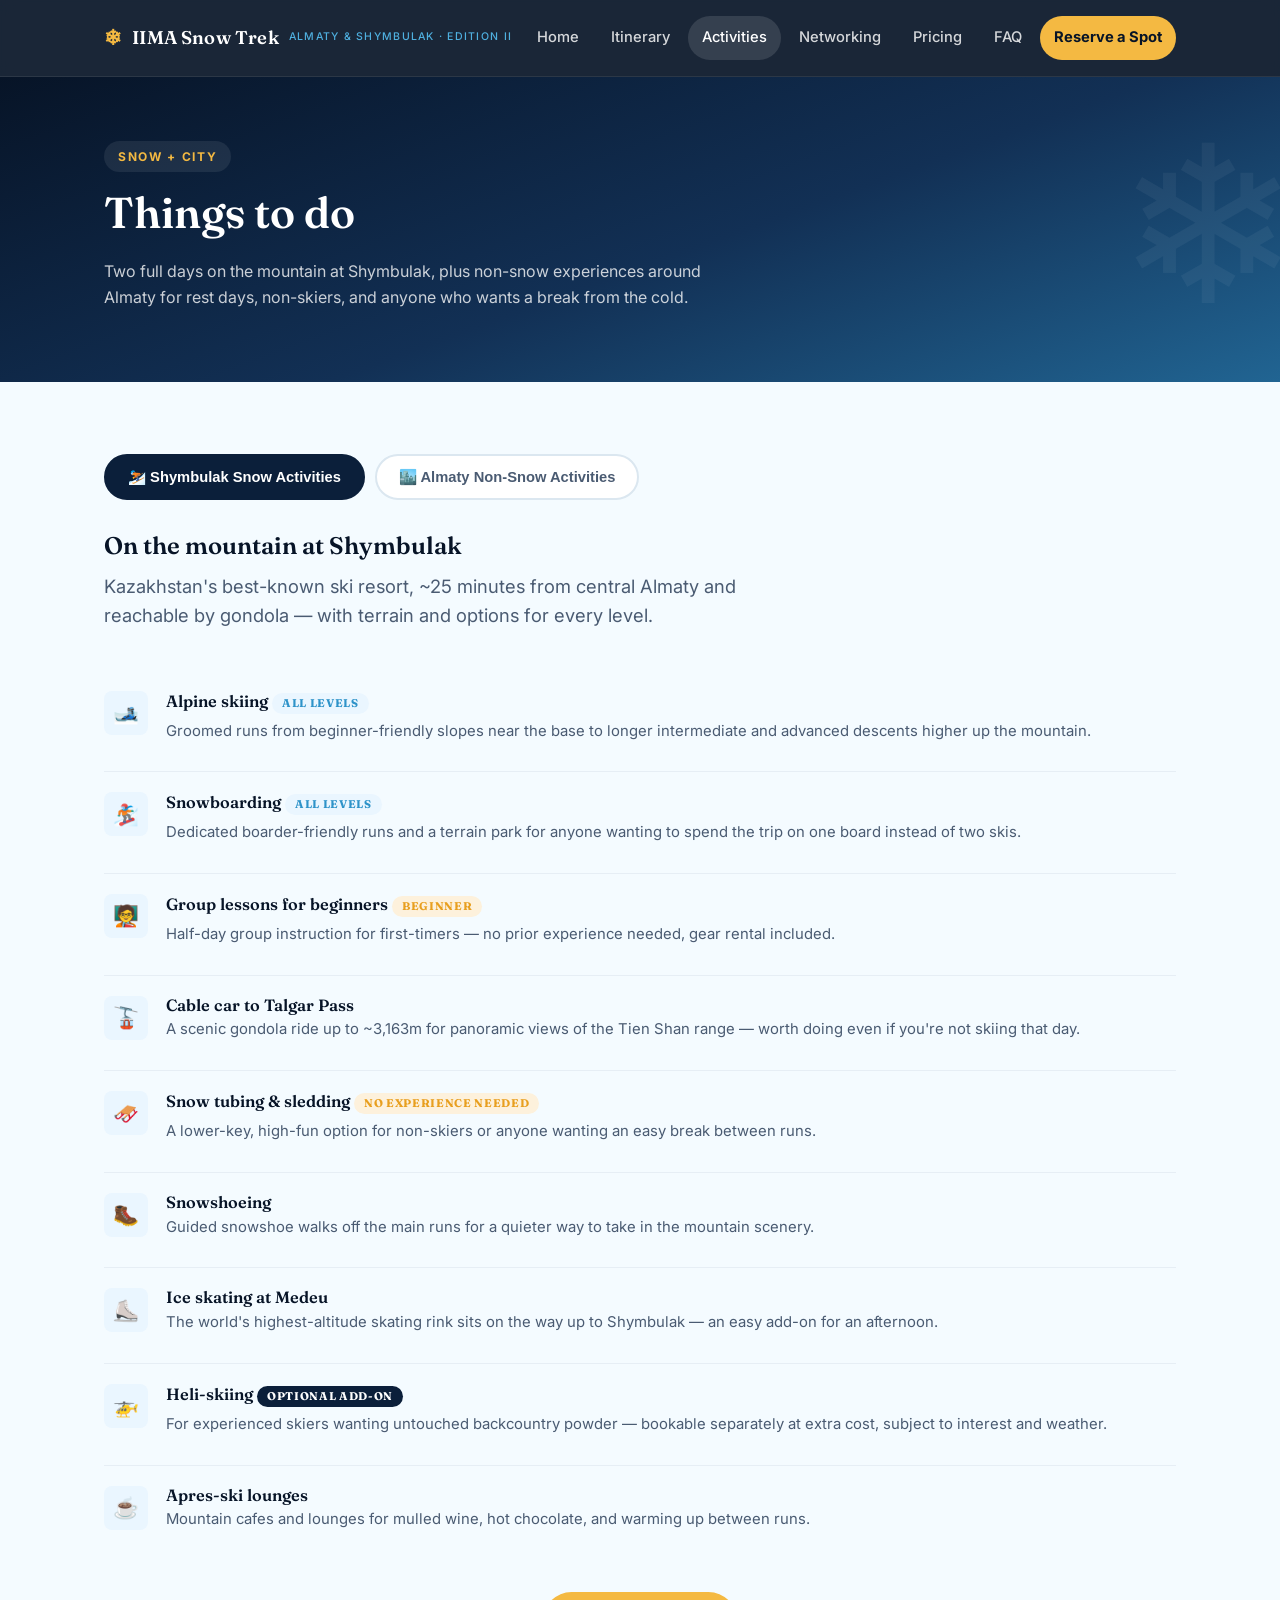
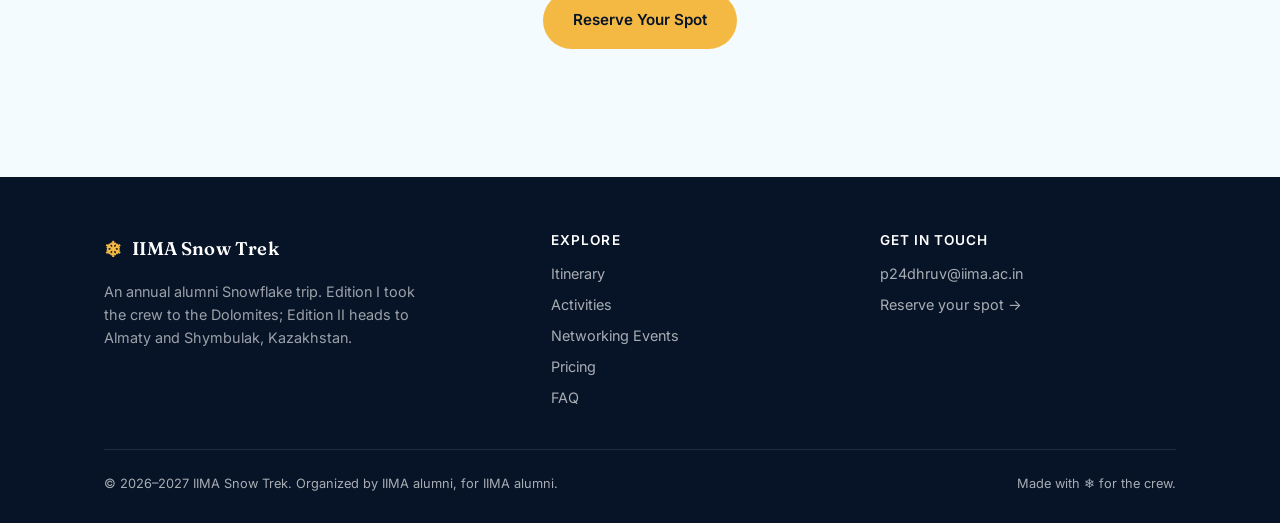
==== activities.html @ 92e1f88b "Set real organizer contact email Replace the organizer@example.com placeholder with p24dhruv@iima.ac" ====
<!doctype html>
<html lang="en">
<head>
<meta charset="UTF-8">
<meta name="viewport" content="width=device-width, initial-scale=1.0">
<title>Activities — IIMA Snow Trek 2027</title>
<meta name="description" content="Snow activities at Shymbulak and non-snow experiences in Almaty for the IIMA Snow Trek 2027.">
<link rel="preconnect" href="https://fonts.googleapis.com">
<link rel="preconnect" href="https://fonts.gstatic.com" crossorigin>
<link href="https://fonts.googleapis.com/css2?family=Fraunces:wght@500;600;700&family=Inter:wght@400;500;600;700&display=swap" rel="stylesheet">
<link rel="stylesheet" href="css/style.css">
<link rel="icon" href="data:image/svg+xml,%3Csvg xmlns='http://www.w3.org/2000/svg' viewBox='0 0 100 100'%3E%3Ctext y='.9em' font-size='90'%3E%E2%9D%84%EF%B8%8F%3C/text%3E%3C/svg%3E">
</head>
<body>

<header class="site-header">
  <nav class="nav">
    <a href="index.html" class="brand"><span class="flake">❄</span> IIMA Snow Trek<span class="brand-sub">Almaty &amp; Shymbulak · Edition II</span></a>
    <button class="nav-toggle" aria-label="Toggle menu">☰</button>
    <ul class="nav-links">
      <li><a href="index.html">Home</a></li>
      <li><a href="itinerary.html">Itinerary</a></li>
      <li><a href="activities.html">Activities</a></li>
      <li><a href="events.html">Networking</a></li>
      <li><a href="pricing.html">Pricing</a></li>
      <li><a href="faq.html">FAQ</a></li>
      <li><a href="register.html" class="nav-cta">Reserve a Spot</a></li>
    </ul>
  </nav>
</header>

<section class="page-hero">
  <div class="wrap">
    <span class="eyebrow on-dark">Snow + City</span>
    <h1>Things to do</h1>
    <p>Two full days on the mountain at Shymbulak, plus non-snow experiences around Almaty for rest days, non-skiers, and anyone who wants a break from the cold.</p>
  </div>
</section>

<section>
  <div class="wrap">
    <div class="tabs">
      <button class="tab-btn active" data-tab="snow-tab">⛷️ Shymbulak Snow Activities</button>
      <button class="tab-btn" data-tab="city-tab">🏙️ Almaty Non-Snow Activities</button>
    </div>

    <div id="snow-tab" class="tab-panel active">
      <div class="section-head">
        <h2>On the mountain at Shymbulak</h2>
        <p class="lede">Kazakhstan's best-known ski resort, ~25 minutes from central Almaty and reachable by gondola — with terrain and options for every level.</p>
      </div>

      <div class="activity-row">
        <div class="icon">🎿</div>
        <div><h4>Alpine skiing <span class="tag">All levels</span></h4><p>Groomed runs from beginner-friendly slopes near the base to longer intermediate and advanced descents higher up the mountain.</p></div>
      </div>
      <div class="activity-row">
        <div class="icon">🏂</div>
        <div><h4>Snowboarding <span class="tag">All levels</span></h4><p>Dedicated boarder-friendly runs and a terrain park for anyone wanting to spend the trip on one board instead of two skis.</p></div>
      </div>
      <div class="activity-row">
        <div class="icon">🧑‍🏫</div>
        <div><h4>Group lessons for beginners <span class="tag gold">Beginner</span></h4><p>Half-day group instruction for first-timers — no prior experience needed, gear rental included.</p></div>
      </div>
      <div class="activity-row">
        <div class="icon">🚡</div>
        <div><h4>Cable car to Talgar Pass</h4><p>A scenic gondola ride up to ~3,163m for panoramic views of the Tien Shan range — worth doing even if you're not skiing that day.</p></div>
      </div>
      <div class="activity-row">
        <div class="icon">🛷</div>
        <div><h4>Snow tubing &amp; sledding <span class="tag gold">No experience needed</span></h4><p>A lower-key, high-fun option for non-skiers or anyone wanting an easy break between runs.</p></div>
      </div>
      <div class="activity-row">
        <div class="icon">🥾</div>
        <div><h4>Snowshoeing</h4><p>Guided snowshoe walks off the main runs for a quieter way to take in the mountain scenery.</p></div>
      </div>
      <div class="activity-row">
        <div class="icon">⛸️</div>
        <div><h4>Ice skating at Medeu</h4><p>The world's highest-altitude skating rink sits on the way up to Shymbulak — an easy add-on for an afternoon.</p></div>
      </div>
      <div class="activity-row">
        <div class="icon">🚁</div>
        <div><h4>Heli-skiing <span class="tag navy">Optional add-on</span></h4><p>For experienced skiers wanting untouched backcountry powder — bookable separately at extra cost, subject to interest and weather.</p></div>
      </div>
      <div class="activity-row">
        <div class="icon">☕</div>
        <div><h4>Apres-ski lounges</h4><p>Mountain cafes and lounges for mulled wine, hot chocolate, and warming up between runs.</p></div>
      </div>
    </div>

    <div id="city-tab" class="tab-panel">
      <div class="section-head">
        <h2>Around Almaty</h2>
        <p class="lede">Kazakhstan's cultural capital — a green, walkable city with Soviet-era landmarks, markets, and mountain views from nearly every street.</p>
      </div>

      <div class="activity-row">
        <div class="icon">🚠</div>
        <div><h4>Kok Tobe Hill</h4><p>Cable car up to Almaty's signature viewpoint, with a small amusement park and panoramic views over the whole city.</p></div>
      </div>
      <div class="activity-row">
        <div class="icon">⛪</div>
        <div><h4>Zenkov Cathedral &amp; Panfilov Park</h4><p>One of the world's tallest wooden buildings, built without nails, set inside a leafy central park.</p></div>
      </div>
      <div class="activity-row">
        <div class="icon">🛍️</div>
        <div><h4>Green Bazaar</h4><p>Almaty's largest indoor market — local produce, dried fruit, spices, and street food in one place.</p></div>
      </div>
      <div class="activity-row">
        <div class="icon">🕌</div>
        <div><h4>Central Mosque &amp; Arbat (Zhibek Zholy)</h4><p>A short walk through the city's pedestrian shopping street, cafes, and street performers.</p></div>
      </div>
      <div class="activity-row">
        <div class="icon">🏞️</div>
        <div><h4>Big Almaty Lake</h4><p>A half-day excursion to a turquoise alpine lake in the mountains just outside the city — weather and road access permitting.</p></div>
      </div>
      <div class="activity-row">
        <div class="icon">🍲</div>
        <div><h4>Local food tour</h4><p>Beshbarmak, plov, and other Kazakh and Central Asian dishes, guided through a few local favorites.</p></div>
      </div>
      <div class="activity-row">
        <div class="icon">🧖</div>
        <div><h4>Banya (traditional bathhouse)</h4><p>An optional recovery session for tired legs after a day on the slopes.</p></div>
      </div>
      <div class="activity-row">
        <div class="icon">🖼️</div>
        <div><h4>Museums</h4><p>The Central State Museum and the Museum of Kazakh Musical Instruments for a dose of local history and culture.</p></div>
      </div>
      <div class="activity-row">
        <div class="icon">🛒</div>
        <div><h4>Shopping</h4><p>Dostyk Plaza and Mega Almaty for anyone looking to shop between activities.</p></div>
      </div>
    </div>

    <p class="center" style="margin-top:32px;"><a href="register.html" class="btn btn-primary">Reserve Your Spot</a></p>
  </div>
</section>

<footer class="site-footer">
  <div class="wrap">
    <div class="footer-grid">
      <div>
        <div class="brand" style="margin-bottom:14px;"><span class="flake">❄</span> IIMA Snow Trek</div>
        <p style="color:rgba(255,255,255,0.6); font-size:0.9rem; max-width:320px;">An annual alumni Snowflake trip. Edition I took the crew to the Dolomites; Edition II heads to Almaty and Shymbulak, Kazakhstan.</p>
      </div>
      <div>
        <h4>Explore</h4>
        <ul>
          <li><a href="itinerary.html">Itinerary</a></li>
          <li><a href="activities.html">Activities</a></li>
          <li><a href="events.html">Networking Events</a></li>
          <li><a href="pricing.html">Pricing</a></li>
          <li><a href="faq.html">FAQ</a></li>
        </ul>
      </div>
      <div>
        <h4>Get in touch</h4>
        <ul>
          <li><a href="mailto:p24dhruv@iima.ac.in">p24dhruv@iima.ac.in</a></li>
          <li><a href="register.html">Reserve your spot →</a></li>
        </ul>
      </div>
    </div>
    <div class="footer-bottom">
      <span>© 2026–2027 IIMA Snow Trek. Organized by IIMA alumni, for IIMA alumni.</span>
      <span>Made with ❄ for the crew.</span>
    </div>
  </div>
</footer>

<script src="js/main.js"></script>
</body>
</html>
---- css/style.css ----
/* ===================== IIMA Snow Trek — Shared Styles ===================== */

:root {
  --navy-950: #071427;
  --navy-900: #0b1f3a;
  --navy-800: #123055;
  --navy-700: #1a4272;
  --ice-100: #f4fbff;
  --ice-200: #eaf6ff;
  --ice-300: #d6ecfb;
  --sky-400: #4fb0e0;
  --sky-500: #2e93c9;
  --gold-400: #f4b942;
  --gold-500: #e89f1f;
  --slate-600: #4a5b72;
  --slate-500: #66788e;
  --white: #ffffff;
  --radius-lg: 18px;
  --radius-md: 12px;
  --radius-sm: 8px;
  --shadow-soft: 0 10px 30px rgba(11, 31, 58, 0.08);
  --shadow-card: 0 4px 18px rgba(11, 31, 58, 0.10);
  --max-width: 1120px;
}

* { box-sizing: border-box; }

html { scroll-behavior: smooth; }

body {
  margin: 0;
  font-family: 'Inter', -apple-system, BlinkMacSystemFont, 'Segoe UI', sans-serif;
  color: var(--navy-900);
  background: var(--ice-100);
  line-height: 1.6;
  -webkit-font-smoothing: antialiased;
}

h1, h2, h3, h4 {
  font-family: 'Fraunces', Georgia, 'Times New Roman', serif;
  font-weight: 600;
  line-height: 1.15;
  margin: 0 0 0.5em;
  color: var(--navy-950);
}

p { margin: 0 0 1em; color: var(--slate-600); }

a { color: inherit; text-decoration: none; }

img { max-width: 100%; display: block; }

.wrap {
  max-width: var(--max-width);
  margin: 0 auto;
  padding: 0 24px;
}

section { padding: 72px 0; }

.section-tight { padding: 40px 0; }

.eyebrow {
  display: inline-block;
  font-size: 0.75rem;
  font-weight: 700;
  letter-spacing: 0.14em;
  text-transform: uppercase;
  color: var(--sky-500);
  background: var(--ice-200);
  padding: 6px 14px;
  border-radius: 999px;
  margin-bottom: 16px;
}

.eyebrow.on-dark {
  color: var(--gold-400);
  background: rgba(255,255,255,0.08);
}

.lede {
  font-size: 1.15rem;
  color: var(--slate-600);
  max-width: 680px;
}

.center { text-align: center; margin-left: auto; margin-right: auto; }

/* ---------- Buttons ---------- */
.btn {
  display: inline-flex;
  align-items: center;
  gap: 8px;
  padding: 14px 28px;
  border-radius: 999px;
  font-weight: 600;
  font-size: 0.95rem;
  border: 2px solid transparent;
  cursor: pointer;
  transition: transform 0.15s ease, box-shadow 0.15s ease, background 0.15s ease, color 0.15s ease;
}

.btn-primary {
  background: var(--gold-400);
  color: var(--navy-950);
}
.btn-primary:hover { background: var(--gold-500); transform: translateY(-1px); box-shadow: 0 8px 20px rgba(232,159,31,0.35); }

.btn-outline {
  background: transparent;
  border-color: rgba(255,255,255,0.5);
  color: var(--white);
}
.btn-outline:hover { background: rgba(255,255,255,0.12); }

.btn-outline-dark {
  background: transparent;
  border-color: var(--navy-800);
  color: var(--navy-900);
}
.btn-outline-dark:hover { background: var(--navy-900); color: var(--white); }

.btn-block { width: 100%; justify-content: center; }

/* ---------- Header / Nav ---------- */
.site-header {
  position: sticky;
  top: 0;
  z-index: 100;
  background: rgba(7, 20, 39, 0.92);
  backdrop-filter: blur(8px);
  border-bottom: 1px solid rgba(255,255,255,0.08);
}

.nav {
  display: flex;
  align-items: center;
  justify-content: space-between;
  padding: 16px 24px;
  max-width: var(--max-width);
  margin: 0 auto;
}

.brand {
  display: flex;
  align-items: center;
  gap: 10px;
  color: var(--white);
  font-family: 'Fraunces', serif;
  font-weight: 600;
  font-size: 1.15rem;
  letter-spacing: 0.01em;
}

.brand .flake { font-size: 1.3rem; color: var(--gold-400); }
.brand .brand-sub {
  display: block;
  font-family: 'Inter', sans-serif;
  font-weight: 500;
  font-size: 0.66rem;
  letter-spacing: 0.12em;
  text-transform: uppercase;
  color: var(--sky-400);
}

.nav-links {
  display: flex;
  align-items: center;
  gap: 4px;
  list-style: none;
  margin: 0;
  padding: 0;
}

.nav-links a {
  display: block;
  padding: 10px 14px;
  border-radius: 999px;
  color: rgba(255,255,255,0.82);
  font-size: 0.92rem;
  font-weight: 500;
  transition: background 0.15s ease, color 0.15s ease;
}

.nav-links a:hover { background: rgba(255,255,255,0.08); color: var(--white); }
.nav-links a.active { background: rgba(255,255,255,0.12); color: var(--white); }

.nav-links a.nav-cta {
  background: var(--gold-400);
  color: var(--navy-950);
  font-weight: 700;
}
.nav-links a.nav-cta:hover { background: var(--gold-500); }

.nav-toggle {
  display: none;
  background: none;
  border: none;
  color: var(--white);
  font-size: 1.6rem;
  cursor: pointer;
  padding: 4px 8px;
}

@media (max-width: 860px) {
  .nav-toggle { display: block; }
  .nav-links {
    position: absolute;
    top: 100%;
    left: 0;
    right: 0;
    flex-direction: column;
    align-items: stretch;
    background: var(--navy-950);
    padding: 8px 16px 20px;
    gap: 2px;
    display: none;
    border-bottom: 1px solid rgba(255,255,255,0.08);
  }
  .nav-links.open { display: flex; }
  .nav-links a { padding: 12px 14px; }
  .nav-links a.nav-cta { margin-top: 8px; text-align: center; }
}

/* ---------- Hero (page banner, non-home) ---------- */
.page-hero {
  background: linear-gradient(160deg, var(--navy-950) 0%, var(--navy-800) 55%, var(--sky-500) 140%);
  color: var(--white);
  padding: 64px 0 56px;
  position: relative;
  overflow: hidden;
}

.page-hero::after {
  content: '❄';
  position: absolute;
  right: -20px;
  top: -30px;
  font-size: 220px;
  color: rgba(255,255,255,0.05);
}

.page-hero h1 { color: var(--white); font-size: clamp(1.9rem, 4vw, 2.7rem); }
.page-hero p { color: rgba(255,255,255,0.78); max-width: 640px; }

/* ---------- Home Hero ---------- */
.hero {
  position: relative;
  background:
    linear-gradient(160deg, rgba(7,20,39,0.92) 0%, rgba(11,31,58,0.85) 45%, rgba(46,147,201,0.75) 130%),
    url('data:image/svg+xml;utf8,<svg xmlns="http://www.w3.org/2000/svg" width="800" height="600" viewBox="0 0 800 600"><polygon points="0,600 150,320 300,480 420,220 600,450 800,250 800,600" fill="%23132a4d"/><polygon points="0,600 220,400 380,520 550,350 800,500 800,600" fill="%230b1f3a"/></svg>');
  background-size: cover;
  background-position: center bottom;
  color: var(--white);
  padding: 96px 0 110px;
  overflow: hidden;
}

.hero-inner {
  display: grid;
  grid-template-columns: 1.15fr 0.85fr;
  gap: 48px;
  align-items: center;
}

.hero h1 {
  color: var(--white);
  font-size: clamp(2.2rem, 5vw, 3.4rem);
  margin-bottom: 20px;
}

.hero h1 .accent { color: var(--gold-400); }

.hero .lede { color: rgba(255,255,255,0.82); font-size: 1.15rem; }

.hero-ctas { display: flex; gap: 14px; flex-wrap: wrap; margin-top: 28px; }

.hero-card {
  background: rgba(255,255,255,0.08);
  border: 1px solid rgba(255,255,255,0.16);
  border-radius: var(--radius-lg);
  padding: 26px;
  backdrop-filter: blur(6px);
}

.hero-card h3 { color: var(--white); font-size: 1rem; margin-bottom: 14px; letter-spacing: 0.02em; }

.hero-fact {
  display: flex;
  justify-content: space-between;
  align-items: baseline;
  padding: 10px 0;
  border-bottom: 1px solid rgba(255,255,255,0.12);
  color: rgba(255,255,255,0.85);
  font-size: 0.92rem;
}
.hero-fact:last-child { border-bottom: none; }
.hero-fact strong { color: var(--white); font-weight: 600; }

@media (max-width: 900px) {
  .hero-inner { grid-template-columns: 1fr; }
}

/* ---------- Quick facts strip ---------- */
.facts-strip {
  background: var(--white);
  border-bottom: 1px solid #e6eef5;
}
.facts-grid {
  display: grid;
  grid-template-columns: repeat(4, 1fr);
  gap: 24px;
  padding: 32px 0;
}
.fact-item { text-align: center; }
.fact-item .num { font-family: 'Fraunces', serif; font-size: 1.6rem; color: var(--navy-900); font-weight: 600; }
.fact-item .label { font-size: 0.8rem; color: var(--slate-500); text-transform: uppercase; letter-spacing: 0.08em; }

@media (max-width: 760px) {
  .facts-grid { grid-template-columns: repeat(2, 1fr); }
}

/* ---------- Grids & Cards ---------- */
.grid { display: grid; gap: 24px; }
.grid-2 { grid-template-columns: repeat(2, 1fr); }
.grid-3 { grid-template-columns: repeat(3, 1fr); }
.grid-4 { grid-template-columns: repeat(4, 1fr); }

@media (max-width: 860px) {
  .grid-3, .grid-4 { grid-template-columns: repeat(2, 1fr); }
}
@media (max-width: 560px) {
  .grid-2, .grid-3, .grid-4 { grid-template-columns: 1fr; }
}

.card {
  background: var(--white);
  border-radius: var(--radius-lg);
  padding: 28px;
  box-shadow: var(--shadow-card);
  border: 1px solid #eef3f8;
}

.card .icon {
  width: 48px; height: 48px;
  display: flex; align-items: center; justify-content: center;
  background: var(--ice-200);
  border-radius: var(--radius-sm);
  font-size: 1.4rem;
  margin-bottom: 16px;
}

.card h3 { font-size: 1.1rem; }
.card p { margin-bottom: 0; font-size: 0.95rem; }

.tag {
  display: inline-block;
  font-size: 0.7rem;
  font-weight: 700;
  text-transform: uppercase;
  letter-spacing: 0.06em;
  padding: 4px 10px;
  border-radius: 999px;
  background: var(--ice-200);
  color: var(--sky-500);
  margin: 2px 4px 2px 0;
}
.tag.gold { background: #fdf1dc; color: var(--gold-500); }
.tag.navy { background: var(--navy-900); color: var(--white); }

/* ---------- Section headers ---------- */
.section-head { max-width: 680px; margin-bottom: 40px; }
.section-head.center { margin-left: auto; margin-right: auto; text-align: center; }

/* ---------- Timeline (Itinerary) ---------- */
.timeline { position: relative; margin-top: 20px; }
.day-block {
  display: grid;
  grid-template-columns: 140px 1fr;
  gap: 32px;
  padding: 32px 0;
  border-bottom: 1px solid #e6eef5;
}
.day-block:last-child { border-bottom: none; }

.day-label {
  position: sticky;
  top: 90px;
  align-self: start;
}
.day-label .day-num { font-family: 'Fraunces', serif; font-size: 2.2rem; color: var(--sky-500); font-weight: 600; }
.day-label .day-name { font-size: 0.82rem; color: var(--slate-500); text-transform: uppercase; letter-spacing: 0.08em; }

.event-row {
  display: flex;
  gap: 16px;
  padding: 14px 0;
}
.event-row .time {
  min-width: 96px;
  font-weight: 600;
  color: var(--navy-800);
  font-size: 0.88rem;
  padding-top: 2px;
}
.event-row .dot {
  width: 10px; height: 10px; border-radius: 50%;
  background: var(--sky-400);
  margin-top: 6px;
  flex-shrink: 0;
}
.event-row.snow .dot { background: var(--sky-400); }
.event-row.city .dot { background: var(--gold-400); }
.event-row.network .dot { background: #e0679c; }
.event-row .content h4 { font-size: 1rem; margin-bottom: 4px; }
.event-row .content p { font-size: 0.92rem; margin-bottom: 6px; }

@media (max-width: 700px) {
  .day-block { grid-template-columns: 1fr; gap: 8px; }
  .day-label { position: static; display: flex; align-items: baseline; gap: 10px; }
}

/* ---------- Tabs (Activities page) ---------- */
.tabs {
  display: flex;
  gap: 10px;
  margin-bottom: 32px;
  flex-wrap: wrap;
}
.tab-btn {
  padding: 12px 22px;
  border-radius: 999px;
  border: 2px solid #dbe7f0;
  background: var(--white);
  font-weight: 600;
  font-size: 0.92rem;
  cursor: pointer;
  color: var(--slate-600);
  transition: all 0.15s ease;
}
.tab-btn.active {
  background: var(--navy-900);
  border-color: var(--navy-900);
  color: var(--white);
}
.tab-panel { display: none; }
.tab-panel.active { display: block; }

.activity-row {
  display: flex;
  gap: 18px;
  padding: 20px 0;
  border-bottom: 1px solid #e6eef5;
}
.activity-row:last-child { border-bottom: none; }
.activity-row .icon {
  width: 44px; height: 44px; flex-shrink: 0;
  border-radius: var(--radius-sm);
  background: var(--ice-200);
  display: flex; align-items: center; justify-content: center;
  font-size: 1.3rem;
}
.activity-row h4 { margin-bottom: 4px; font-size: 1.02rem; }
.activity-row p { margin-bottom: 8px; font-size: 0.93rem; }

/* ---------- Pricing ---------- */
.price-note {
  background: #fff7e8;
  border: 1px solid #f3ddac;
  color: #8a6413;
  padding: 16px 20px;
  border-radius: var(--radius-md);
  font-size: 0.92rem;
  margin-bottom: 40px;
}

.price-grid { display: grid; grid-template-columns: repeat(3, 1fr); gap: 24px; align-items: stretch; }
@media (max-width: 860px) { .price-grid { grid-template-columns: 1fr; } }

.price-card {
  background: var(--white);
  border-radius: var(--radius-lg);
  padding: 32px 28px;
  box-shadow: var(--shadow-card);
  border: 1px solid #eef3f8;
  display: flex;
  flex-direction: column;
}
.price-card.featured {
  border: 2px solid var(--gold-400);
  transform: translateY(-8px);
  box-shadow: 0 16px 40px rgba(232,159,31,0.18);
}
.price-card .badge {
  align-self: flex-start;
  background: var(--gold-400);
  color: var(--navy-950);
  font-size: 0.7rem;
  font-weight: 700;
  text-transform: uppercase;
  letter-spacing: 0.06em;
  padding: 4px 10px;
  border-radius: 999px;
  margin-bottom: 14px;
}
.price-card .amount { font-family: 'Fraunces', serif; font-size: 2.4rem; color: var(--navy-950); font-weight: 600; }
.price-card .amount span { font-size: 1rem; font-weight: 500; color: var(--slate-500); font-family: 'Inter', sans-serif; }
.price-card .per { color: var(--slate-500); font-size: 0.85rem; margin-bottom: 20px; }
.price-card ul { list-style: none; padding: 0; margin: 0 0 24px; flex-grow: 1; }
.price-card ul li { padding: 8px 0; font-size: 0.9rem; color: var(--slate-600); border-bottom: 1px dashed #e6eef5; }
.price-card ul li:last-child { border-bottom: none; }

.incl-excl { display: grid; grid-template-columns: 1fr 1fr; gap: 32px; margin-top: 48px; }
@media (max-width: 700px) { .incl-excl { grid-template-columns: 1fr; } }
.incl-excl .card ul { list-style: none; padding: 0; margin: 0; }
.incl-excl .card li { padding: 8px 0; font-size: 0.93rem; border-bottom: 1px solid #f0f4f8; }
.incl-excl .card li:last-child { border-bottom: none; }

/* ---------- Networking events ---------- */
.event-card {
  display: grid;
  grid-template-columns: 90px 1fr;
  gap: 22px;
  padding: 28px 0;
  border-bottom: 1px solid #e6eef5;
}
.event-card:last-child { border-bottom: none; }
.event-card .ev-day {
  text-align: center;
  background: var(--navy-900);
  color: var(--white);
  border-radius: var(--radius-md);
  padding: 12px 8px;
  height: fit-content;
}
.event-card .ev-day .n { font-family: 'Fraunces', serif; font-size: 1.5rem; font-weight: 600; }
.event-card .ev-day .l { font-size: 0.65rem; text-transform: uppercase; letter-spacing: 0.06em; opacity: 0.75; }

/* ---------- FAQ Accordion ---------- */
.accordion-item {
  border-bottom: 1px solid #e6eef5;
}
.accordion-q {
  width: 100%;
  text-align: left;
  background: none;
  border: none;
  padding: 22px 0;
  font-size: 1.02rem;
  font-weight: 600;
  color: var(--navy-950);
  font-family: 'Fraunces', serif;
  cursor: pointer;
  display: flex;
  justify-content: space-between;
  align-items: center;
  gap: 16px;
}
.accordion-q .plus { font-size: 1.4rem; color: var(--sky-500); transition: transform 0.2s ease; flex-shrink: 0; }
.accordion-item.open .accordion-q .plus { transform: rotate(45deg); }
.accordion-a {
  max-height: 0;
  overflow: hidden;
  transition: max-height 0.25s ease;
}
.accordion-item.open .accordion-a { max-height: 400px; }
.accordion-a-inner { padding-bottom: 22px; font-size: 0.95rem; color: var(--slate-600); }

/* ---------- Form ---------- */
.form-wrap {
  background: var(--white);
  border-radius: var(--radius-lg);
  box-shadow: var(--shadow-card);
  padding: 40px;
  border: 1px solid #eef3f8;
}
@media (max-width: 600px) { .form-wrap { padding: 26px 20px; } }

.form-row { margin-bottom: 20px; }
.form-row label {
  display: block;
  font-size: 0.85rem;
  font-weight: 600;
  color: var(--navy-800);
  margin-bottom: 6px;
}
.form-row .hint { font-size: 0.78rem; color: var(--slate-500); margin-top: 4px; }
.form-row input,
.form-row select,
.form-row textarea {
  width: 100%;
  padding: 12px 14px;
  border-radius: var(--radius-sm);
  border: 1.5px solid #dbe7f0;
  font-family: inherit;
  font-size: 0.95rem;
  color: var(--navy-900);
  background: var(--ice-100);
}
.form-row input:focus,
.form-row select:focus,
.form-row textarea:focus {
  outline: none;
  border-color: var(--sky-400);
  background: var(--white);
}
.form-grid-2 { display: grid; grid-template-columns: 1fr 1fr; gap: 20px; }
@media (max-width: 600px) { .form-grid-2 { grid-template-columns: 1fr; } }

.radio-group { display: flex; flex-wrap: wrap; gap: 10px; }
.radio-pill {
  border: 1.5px solid #dbe7f0;
  border-radius: 999px;
  padding: 9px 16px;
  font-size: 0.88rem;
  cursor: pointer;
  color: var(--slate-600);
}
.radio-pill input { position: absolute; opacity: 0; width: 0; height: 0; }
.radio-pill:has(input:checked) {
  background: var(--navy-900);
  border-color: var(--navy-900);
  color: var(--white);
}

.form-success {
  display: none;
  text-align: center;
  padding: 40px 20px;
}
.form-success .flake-big { font-size: 2.6rem; color: var(--gold-400); margin-bottom: 12px; }

/* ---------- Callout / CTA band ---------- */
.cta-band {
  background: linear-gradient(135deg, var(--navy-950), var(--navy-800));
  color: var(--white);
  text-align: center;
  border-radius: var(--radius-lg);
  padding: 56px 32px;
}
.cta-band h2 { color: var(--white); }
.cta-band p { color: rgba(255,255,255,0.78); max-width: 560px; margin-left: auto; margin-right: auto; }
.cta-band .hero-ctas { justify-content: center; }

/* ---------- Testimonials ---------- */
.quote-card {
  background: var(--white);
  border-radius: var(--radius-lg);
  padding: 28px;
  box-shadow: var(--shadow-card);
  border: 1px solid #eef3f8;
}
.quote-card .mark { font-family: 'Fraunces', serif; font-size: 2.4rem; color: var(--gold-400); line-height: 0.5; display: block; margin-bottom: 10px; }
.quote-card footer { margin-top: 14px; font-size: 0.85rem; font-weight: 600; color: var(--navy-800); }
.quote-card footer span { display: block; font-weight: 400; color: var(--slate-500); font-size: 0.8rem; }

/* ---------- Footer ---------- */
.site-footer {
  background: var(--navy-950);
  color: rgba(255,255,255,0.65);
  padding: 56px 0 28px;
  margin-top: 40px;
}
.footer-grid {
  display: grid;
  grid-template-columns: 1.4fr 1fr 1fr;
  gap: 32px;
  padding-bottom: 32px;
  border-bottom: 1px solid rgba(255,255,255,0.1);
}
@media (max-width: 700px) { .footer-grid { grid-template-columns: 1fr; } }
.site-footer h4 { color: var(--white); font-size: 0.85rem; text-transform: uppercase; letter-spacing: 0.08em; font-family: 'Inter', sans-serif; margin-bottom: 14px; }
.site-footer ul { list-style: none; margin: 0; padding: 0; }
.site-footer li { margin-bottom: 8px; font-size: 0.9rem; }
.site-footer a:hover { color: var(--white); }
.footer-bottom {
  display: flex;
  justify-content: space-between;
  align-items: center;
  flex-wrap: wrap;
  gap: 10px;
  padding-top: 24px;
  font-size: 0.8rem;
}

.badge-strip { display: flex; flex-wrap: wrap; gap: 10px; margin-top: 18px; }

.notice-banner {
  background: #eaf6ff;
  border: 1px dashed #9ecbe6;
  color: var(--navy-800);
  border-radius: var(--radius-md);
  padding: 14px 18px;
  font-size: 0.85rem;
  margin-bottom: 32px;
}
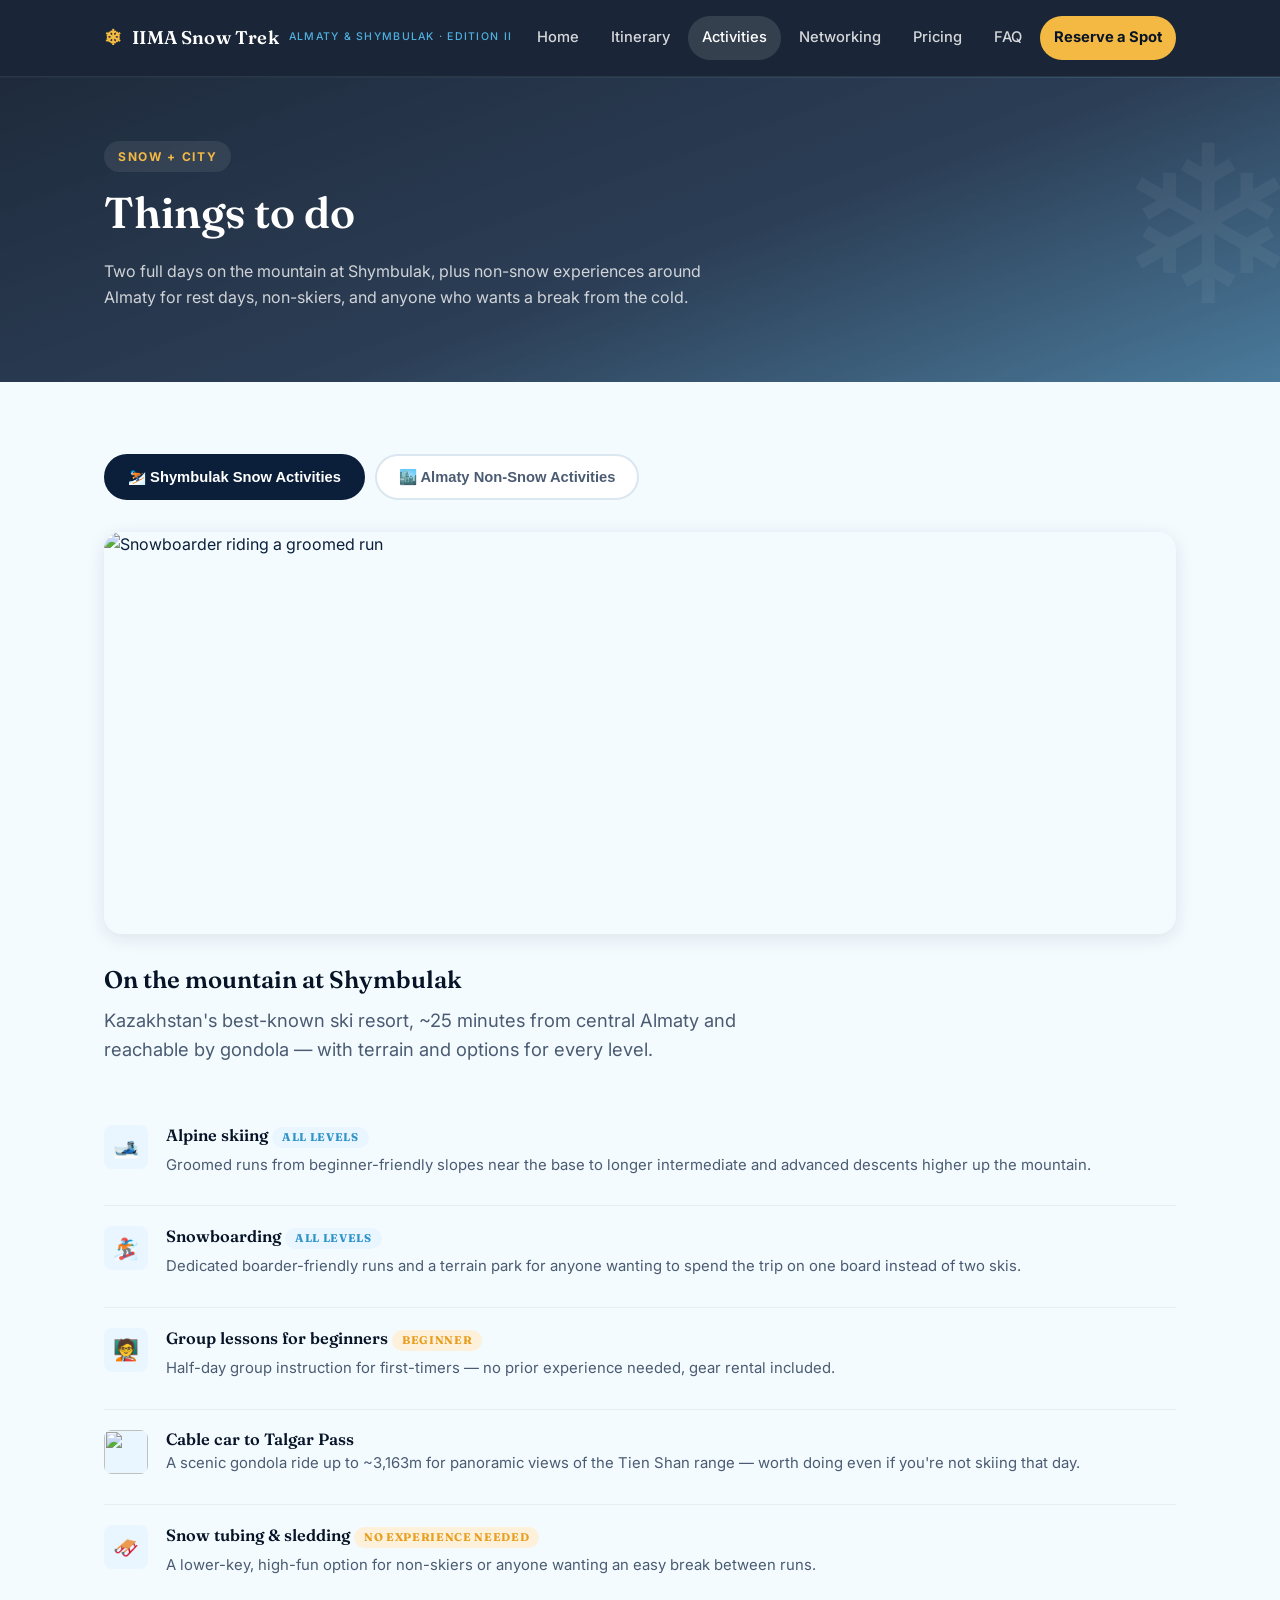
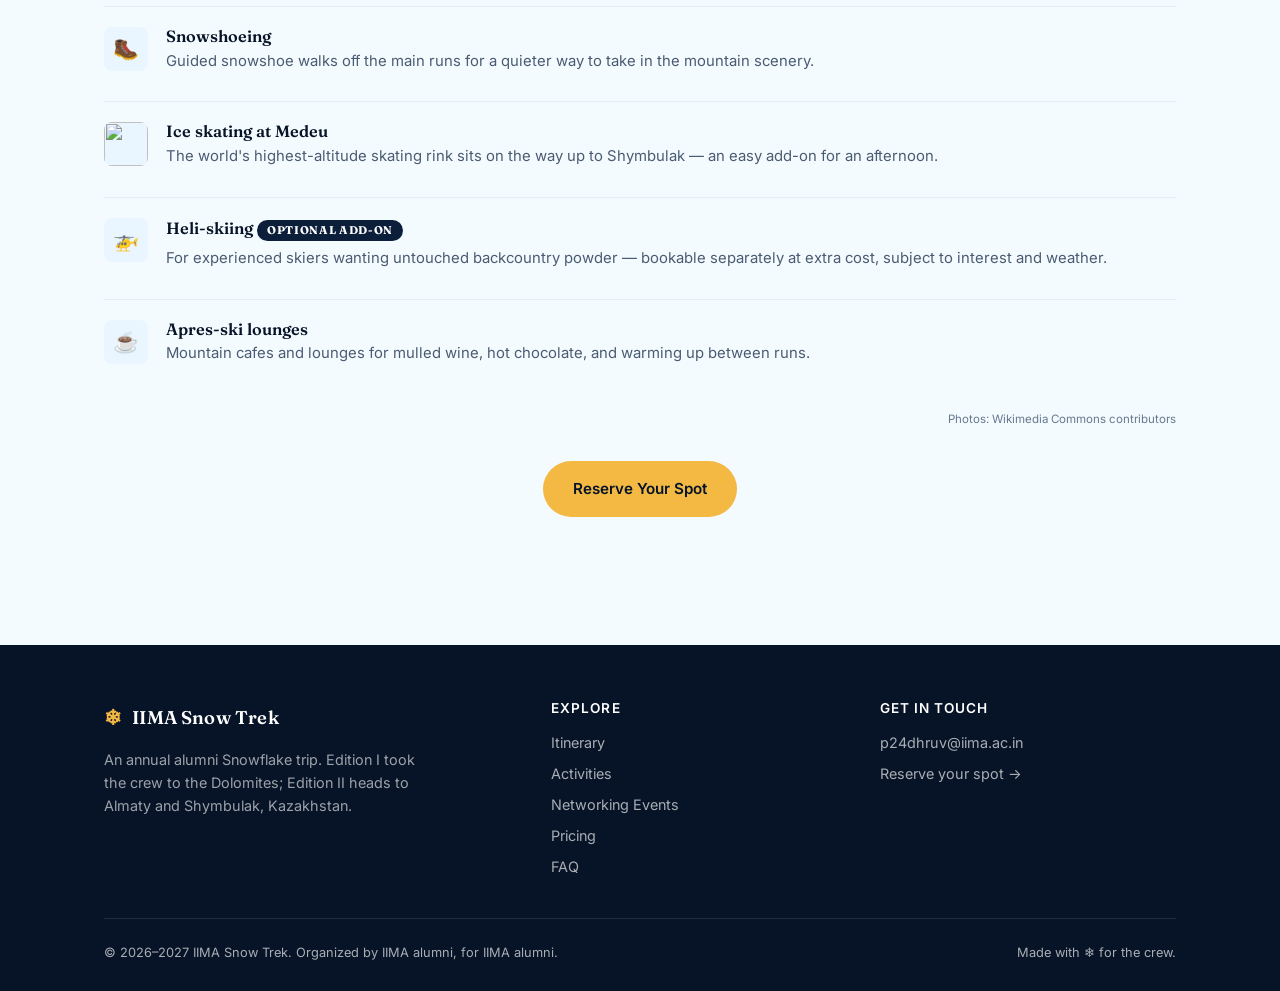
==== commit ec6840cc: "Replace placeholder graphics with real destination photos Add real photos of Shymbulak, Almaty, Zenk" ====
--- a/activities.html
+++ b/activities.html
@@ -45,6 +45,9 @@
     </div>
 
     <div id="snow-tab" class="tab-panel active">
+      <div class="banner-photo">
+        <img src="https://commons.wikimedia.org/wiki/Special:FilePath/Snowboarding.jpg" alt="Snowboarder riding a groomed run" loading="lazy">
+      </div>
       <div class="section-head">
         <h2>On the mountain at Shymbulak</h2>
         <p class="lede">Kazakhstan's best-known ski resort, ~25 minutes from central Almaty and reachable by gondola — with terrain and options for every level.</p>
@@ -63,7 +66,7 @@
         <div><h4>Group lessons for beginners <span class="tag gold">Beginner</span></h4><p>Half-day group instruction for first-timers — no prior experience needed, gear rental included.</p></div>
       </div>
       <div class="activity-row">
-        <div class="icon">🚡</div>
+        <div class="icon"><img src="https://commons.wikimedia.org/wiki/Special:FilePath/Shymbulak_Alatau_mountains_in_Almaty.jpg" alt="" loading="lazy"></div>
         <div><h4>Cable car to Talgar Pass</h4><p>A scenic gondola ride up to ~3,163m for panoramic views of the Tien Shan range — worth doing even if you're not skiing that day.</p></div>
       </div>
       <div class="activity-row">
@@ -75,7 +78,7 @@
         <div><h4>Snowshoeing</h4><p>Guided snowshoe walks off the main runs for a quieter way to take in the mountain scenery.</p></div>
       </div>
       <div class="activity-row">
-        <div class="icon">⛸️</div>
+        <div class="icon"><img src="https://commons.wikimedia.org/wiki/Special:FilePath/Medeu_Skating_Rink_in_Almaty_Kazakhstan.jpg" alt="" loading="lazy"></div>
         <div><h4>Ice skating at Medeu</h4><p>The world's highest-altitude skating rink sits on the way up to Shymbulak — an easy add-on for an afternoon.</p></div>
       </div>
       <div class="activity-row">
@@ -89,21 +92,24 @@
     </div>
 
     <div id="city-tab" class="tab-panel">
+      <div class="banner-photo">
+        <img src="https://commons.wikimedia.org/wiki/Special:FilePath/Almaty_Skyline.jpg" alt="Almaty city skyline with mountains in the background" loading="lazy">
+      </div>
       <div class="section-head">
         <h2>Around Almaty</h2>
         <p class="lede">Kazakhstan's cultural capital — a green, walkable city with Soviet-era landmarks, markets, and mountain views from nearly every street.</p>
       </div>
 
       <div class="activity-row">
-        <div class="icon">🚠</div>
+        <div class="icon"><img src="https://commons.wikimedia.org/wiki/Special:FilePath/Almaty_Skyline_from_the_K%C3%B6k_T%C3%B6be_hill.jpg" alt="" loading="lazy"></div>
         <div><h4>Kok Tobe Hill</h4><p>Cable car up to Almaty's signature viewpoint, with a small amusement park and panoramic views over the whole city.</p></div>
       </div>
       <div class="activity-row">
-        <div class="icon">⛪</div>
+        <div class="icon"><img src="https://commons.wikimedia.org/wiki/Special:FilePath/Zenkov_Cathedral,_Almaty.jpg" alt="" loading="lazy"></div>
         <div><h4>Zenkov Cathedral &amp; Panfilov Park</h4><p>One of the world's tallest wooden buildings, built without nails, set inside a leafy central park.</p></div>
       </div>
       <div class="activity-row">
-        <div class="icon">🛍️</div>
+        <div class="icon"><img src="https://commons.wikimedia.org/wiki/Special:FilePath/Kok_Bazaar-Green_Bazaar%2C_Almaty_-_panoramio.jpg" alt="" loading="lazy"></div>
         <div><h4>Green Bazaar</h4><p>Almaty's largest indoor market — local produce, dried fruit, spices, and street food in one place.</p></div>
       </div>
       <div class="activity-row">
@@ -111,7 +117,7 @@
         <div><h4>Central Mosque &amp; Arbat (Zhibek Zholy)</h4><p>A short walk through the city's pedestrian shopping street, cafes, and street performers.</p></div>
       </div>
       <div class="activity-row">
-        <div class="icon">🏞️</div>
+        <div class="icon"><img src="https://commons.wikimedia.org/wiki/Special:FilePath/Big_Almaty_Lake_%28Bolshaya_Almatinka%29%2C_Almaty_region%2C_Kazakhstan._October_2007.jpg" alt="" loading="lazy"></div>
         <div><h4>Big Almaty Lake</h4><p>A half-day excursion to a turquoise alpine lake in the mountains just outside the city — weather and road access permitting.</p></div>
       </div>
       <div class="activity-row">
@@ -132,6 +138,7 @@
       </div>
     </div>
 
+    <p class="photo-credit" style="margin-top:16px;">Photos: Wikimedia Commons contributors</p>
     <p class="center" style="margin-top:32px;"><a href="register.html" class="btn btn-primary">Reserve Your Spot</a></p>
   </div>
 </section>
--- a/css/style.css
+++ b/css/style.css
@@ -224,7 +224,11 @@
 
 /* ---------- Hero (page banner, non-home) ---------- */
 .page-hero {
-  background: linear-gradient(160deg, var(--navy-950) 0%, var(--navy-800) 55%, var(--sky-500) 140%);
+  background:
+    linear-gradient(160deg, rgba(7,20,39,0.90) 0%, rgba(11,31,58,0.86) 55%, rgba(46,147,201,0.72) 140%),
+    url('https://commons.wikimedia.org/wiki/Special:FilePath/Shymbulak_Ile_Alatau_Mountains_in_Almaty_05.jpg');
+  background-size: cover;
+  background-position: center 65%;
   color: var(--white);
   padding: 64px 0 56px;
   position: relative;
@@ -247,10 +251,10 @@
 .hero {
   position: relative;
   background:
-    linear-gradient(160deg, rgba(7,20,39,0.92) 0%, rgba(11,31,58,0.85) 45%, rgba(46,147,201,0.75) 130%),
-    url('data:image/svg+xml;utf8,<svg xmlns="http://www.w3.org/2000/svg" width="800" height="600" viewBox="0 0 800 600"><polygon points="0,600 150,320 300,480 420,220 600,450 800,250 800,600" fill="%23132a4d"/><polygon points="0,600 220,400 380,520 550,350 800,500 800,600" fill="%230b1f3a"/></svg>');
+    linear-gradient(160deg, rgba(7,20,39,0.90) 0%, rgba(11,31,58,0.82) 45%, rgba(46,147,201,0.68) 130%),
+    url('https://commons.wikimedia.org/wiki/Special:FilePath/Shymbulak_mountain_in_February_2024_09.jpg');
   background-size: cover;
-  background-position: center bottom;
+  background-position: center 60%;
   color: var(--white);
   padding: 96px 0 110px;
   overflow: hidden;
@@ -459,7 +463,9 @@
   background: var(--ice-200);
   display: flex; align-items: center; justify-content: center;
   font-size: 1.3rem;
-}
+  overflow: hidden;
+}
+.activity-row .icon img { width: 100%; height: 100%; object-fit: cover; }
 .activity-row h4 { margin-bottom: 4px; font-size: 1.02rem; }
 .activity-row p { margin-bottom: 8px; font-size: 0.93rem; }
 
@@ -509,6 +515,33 @@
 .price-card ul { list-style: none; padding: 0; margin: 0 0 24px; flex-grow: 1; }
 .price-card ul li { padding: 8px 0; font-size: 0.9rem; color: var(--slate-600); border-bottom: 1px dashed #e6eef5; }
 .price-card ul li:last-child { border-bottom: none; }
+
+.flight-table-wrap {
+  overflow-x: auto;
+  background: var(--white);
+  border-radius: var(--radius-lg);
+  box-shadow: var(--shadow-card);
+  border: 1px solid #eef3f8;
+}
+.flight-table { width: 100%; border-collapse: collapse; min-width: 640px; }
+.flight-table th, .flight-table td {
+  text-align: left;
+  padding: 16px 20px;
+  border-bottom: 1px solid #eef3f8;
+  font-size: 0.92rem;
+}
+.flight-table th {
+  background: var(--navy-950);
+  color: var(--white);
+  font-weight: 600;
+  font-size: 0.8rem;
+  text-transform: uppercase;
+  letter-spacing: 0.05em;
+}
+.flight-table tr:last-child td { border-bottom: none; }
+.flight-table td.hub { font-weight: 700; color: var(--navy-950); }
+.flight-table td.fare-local { font-weight: 600; }
+.flight-table td.fare-usd { color: var(--slate-500); }
 
 .incl-excl { display: grid; grid-template-columns: 1fr 1fr; gap: 32px; margin-top: 48px; }
 @media (max-width: 700px) { .incl-excl { grid-template-columns: 1fr; } }
@@ -642,6 +675,56 @@
 .cta-band p { color: rgba(255,255,255,0.78); max-width: 560px; margin-left: auto; margin-right: auto; }
 .cta-band .hero-ctas { justify-content: center; }
 
+/* ---------- Photo gallery ---------- */
+.gallery-grid {
+  display: grid;
+  grid-template-columns: repeat(4, 1fr);
+  gap: 18px;
+}
+@media (max-width: 860px) { .gallery-grid { grid-template-columns: repeat(2, 1fr); } }
+
+.gallery-item {
+  position: relative;
+  border-radius: var(--radius-md);
+  overflow: hidden;
+  aspect-ratio: 4 / 5;
+  box-shadow: var(--shadow-card);
+}
+.gallery-item img {
+  width: 100%;
+  height: 100%;
+  object-fit: cover;
+  display: block;
+}
+.gallery-item .cap {
+  position: absolute;
+  left: 0; right: 0; bottom: 0;
+  padding: 10px 12px;
+  background: linear-gradient(0deg, rgba(7,20,39,0.85), transparent);
+  color: var(--white);
+  font-size: 0.78rem;
+  font-weight: 600;
+}
+
+.banner-photo {
+  border-radius: var(--radius-lg);
+  overflow: hidden;
+  margin-bottom: 32px;
+  box-shadow: var(--shadow-card);
+  position: relative;
+  aspect-ratio: 16 / 6;
+}
+.banner-photo img { width: 100%; height: 100%; object-fit: cover; display: block; }
+@media (max-width: 700px) { .banner-photo { aspect-ratio: 16 / 9; } }
+
+.photo-credit {
+  font-size: 0.72rem;
+  color: var(--slate-500);
+  text-align: right;
+  margin-top: -20px;
+  margin-bottom: 24px;
+}
+
 /* ---------- Testimonials ---------- */
 .quote-card {
   background: var(--white);
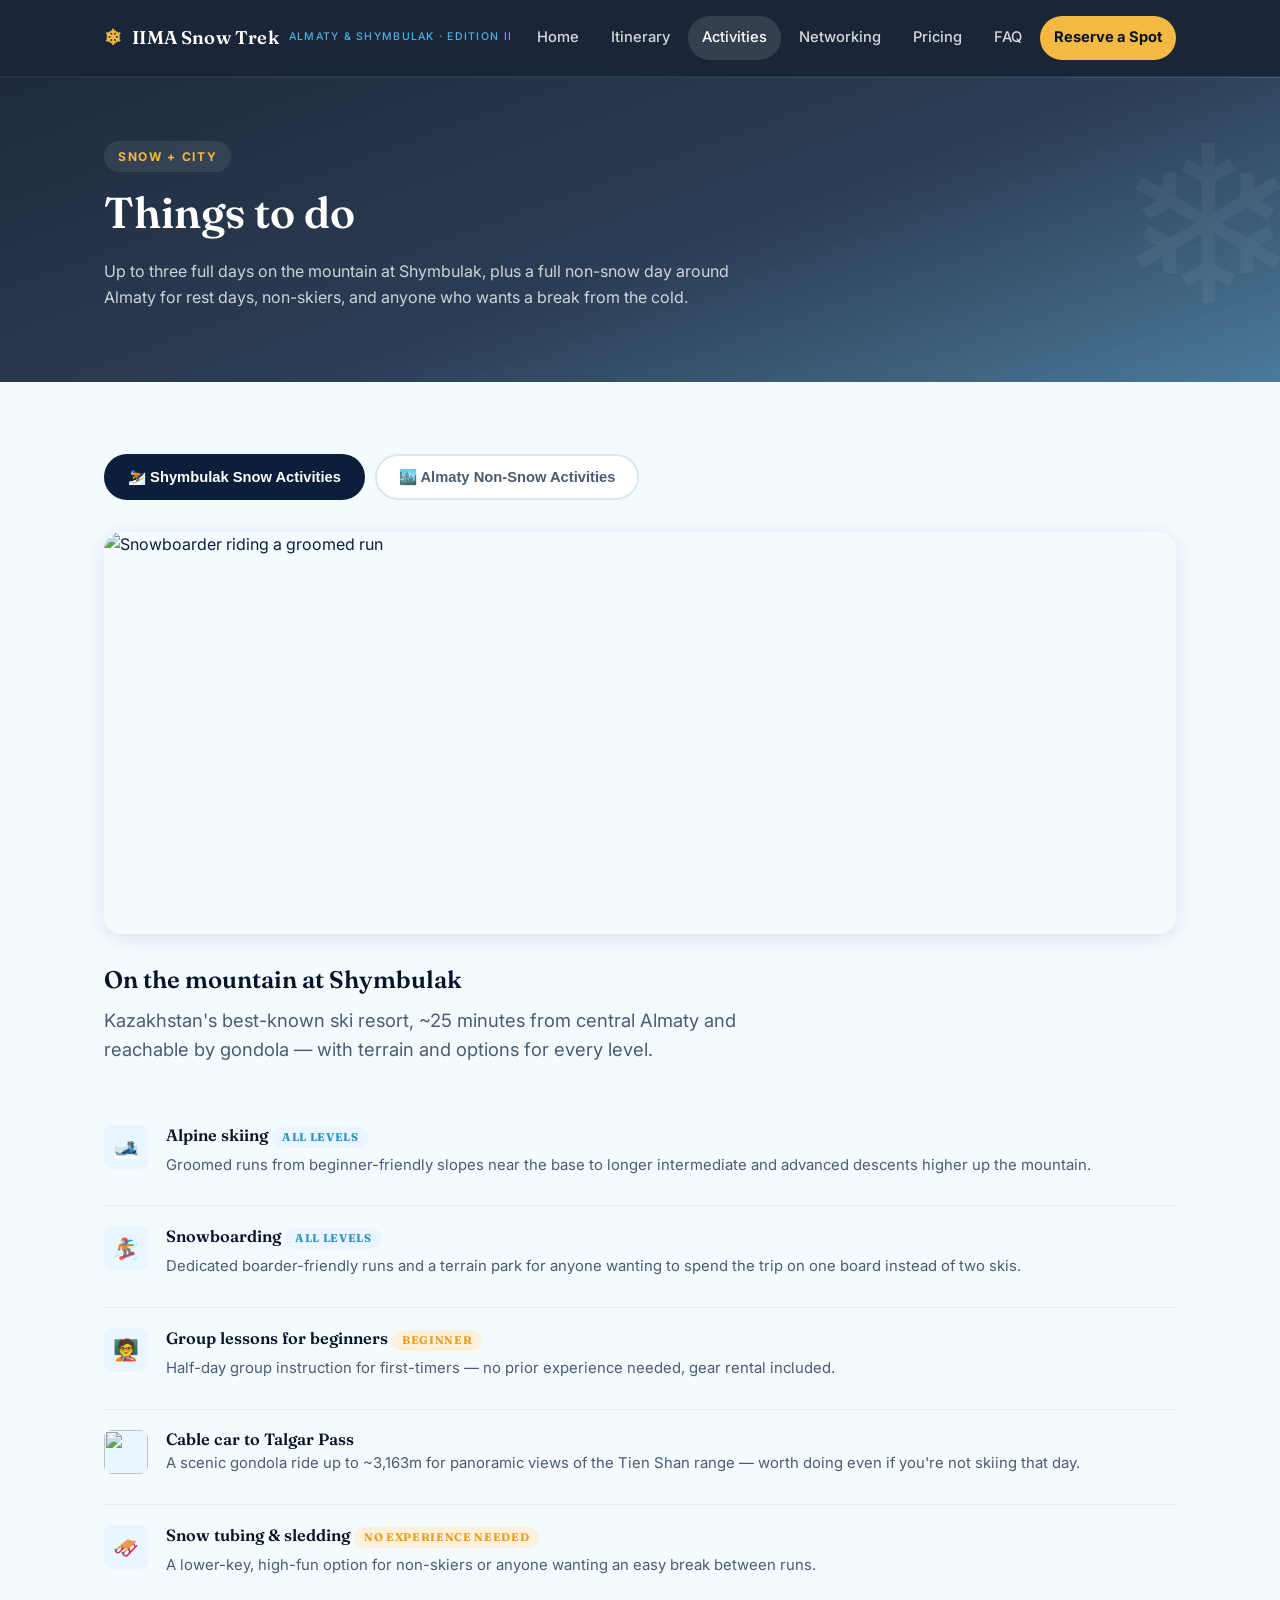
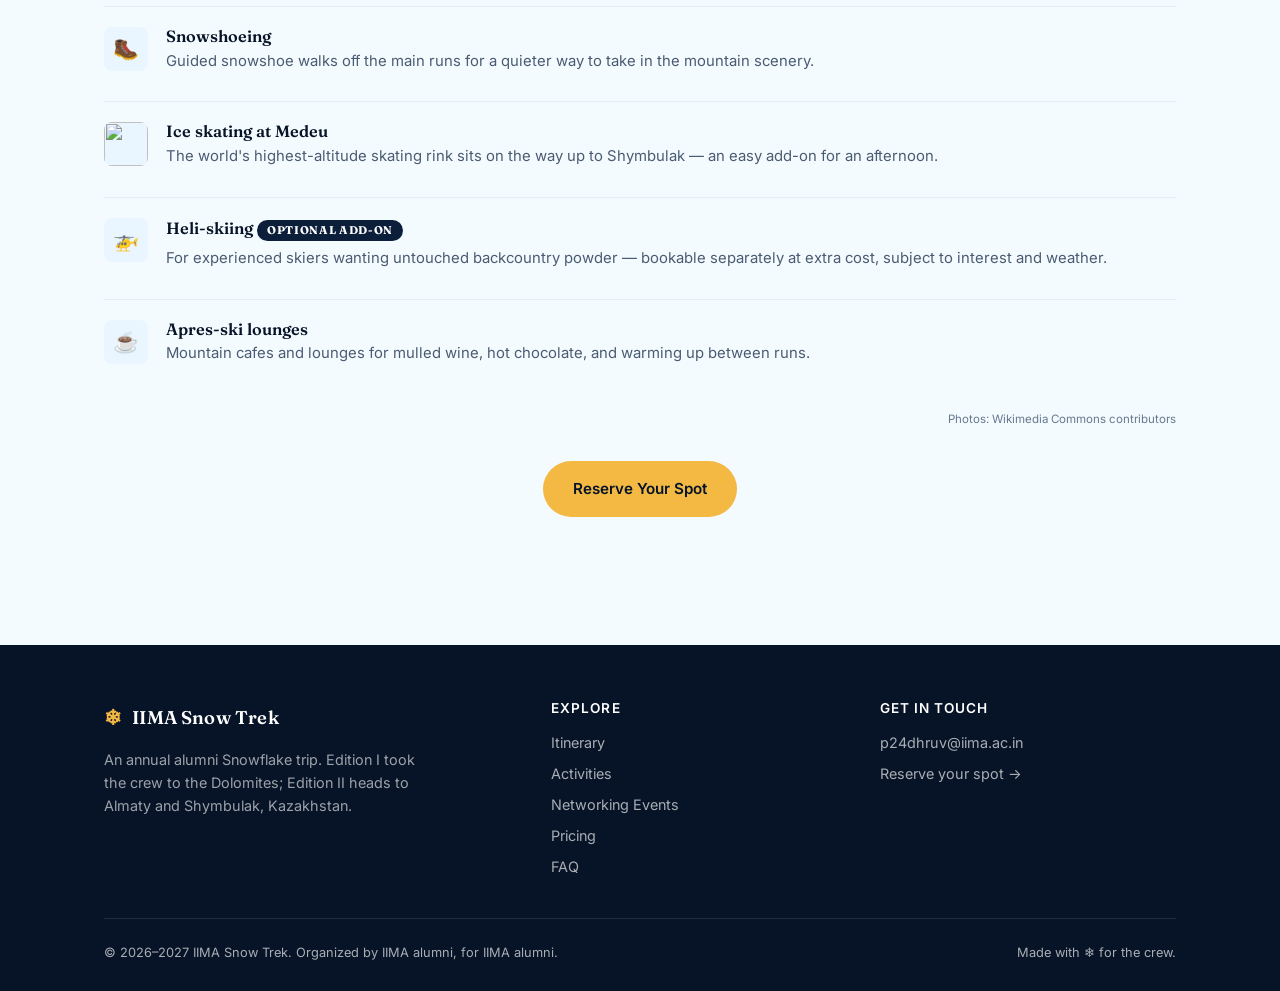
==== commit 7d964d5f: "Extend trip to 4 nights/4 full days; fix accommodation math; add food & drink estimate Trip now runs" ====
--- a/activities.html
+++ b/activities.html
@@ -33,7 +33,7 @@
   <div class="wrap">
     <span class="eyebrow on-dark">Snow + City</span>
     <h1>Things to do</h1>
-    <p>Two full days on the mountain at Shymbulak, plus non-snow experiences around Almaty for rest days, non-skiers, and anyone who wants a break from the cold.</p>
+    <p>Up to three full days on the mountain at Shymbulak, plus a full non-snow day around Almaty for rest days, non-skiers, and anyone who wants a break from the cold.</p>
   </div>
 </section>
 
--- a/css/style.css
+++ b/css/style.css
@@ -329,12 +329,16 @@
 .grid-2 { grid-template-columns: repeat(2, 1fr); }
 .grid-3 { grid-template-columns: repeat(3, 1fr); }
 .grid-4 { grid-template-columns: repeat(4, 1fr); }
-
+.grid-5 { grid-template-columns: repeat(5, 1fr); }
+
+@media (max-width: 960px) {
+  .grid-5 { grid-template-columns: repeat(3, 1fr); }
+}
 @media (max-width: 860px) {
   .grid-3, .grid-4 { grid-template-columns: repeat(2, 1fr); }
 }
 @media (max-width: 560px) {
-  .grid-2, .grid-3, .grid-4 { grid-template-columns: 1fr; }
+  .grid-2, .grid-3, .grid-4, .grid-5 { grid-template-columns: 1fr; }
 }
 
 .card {
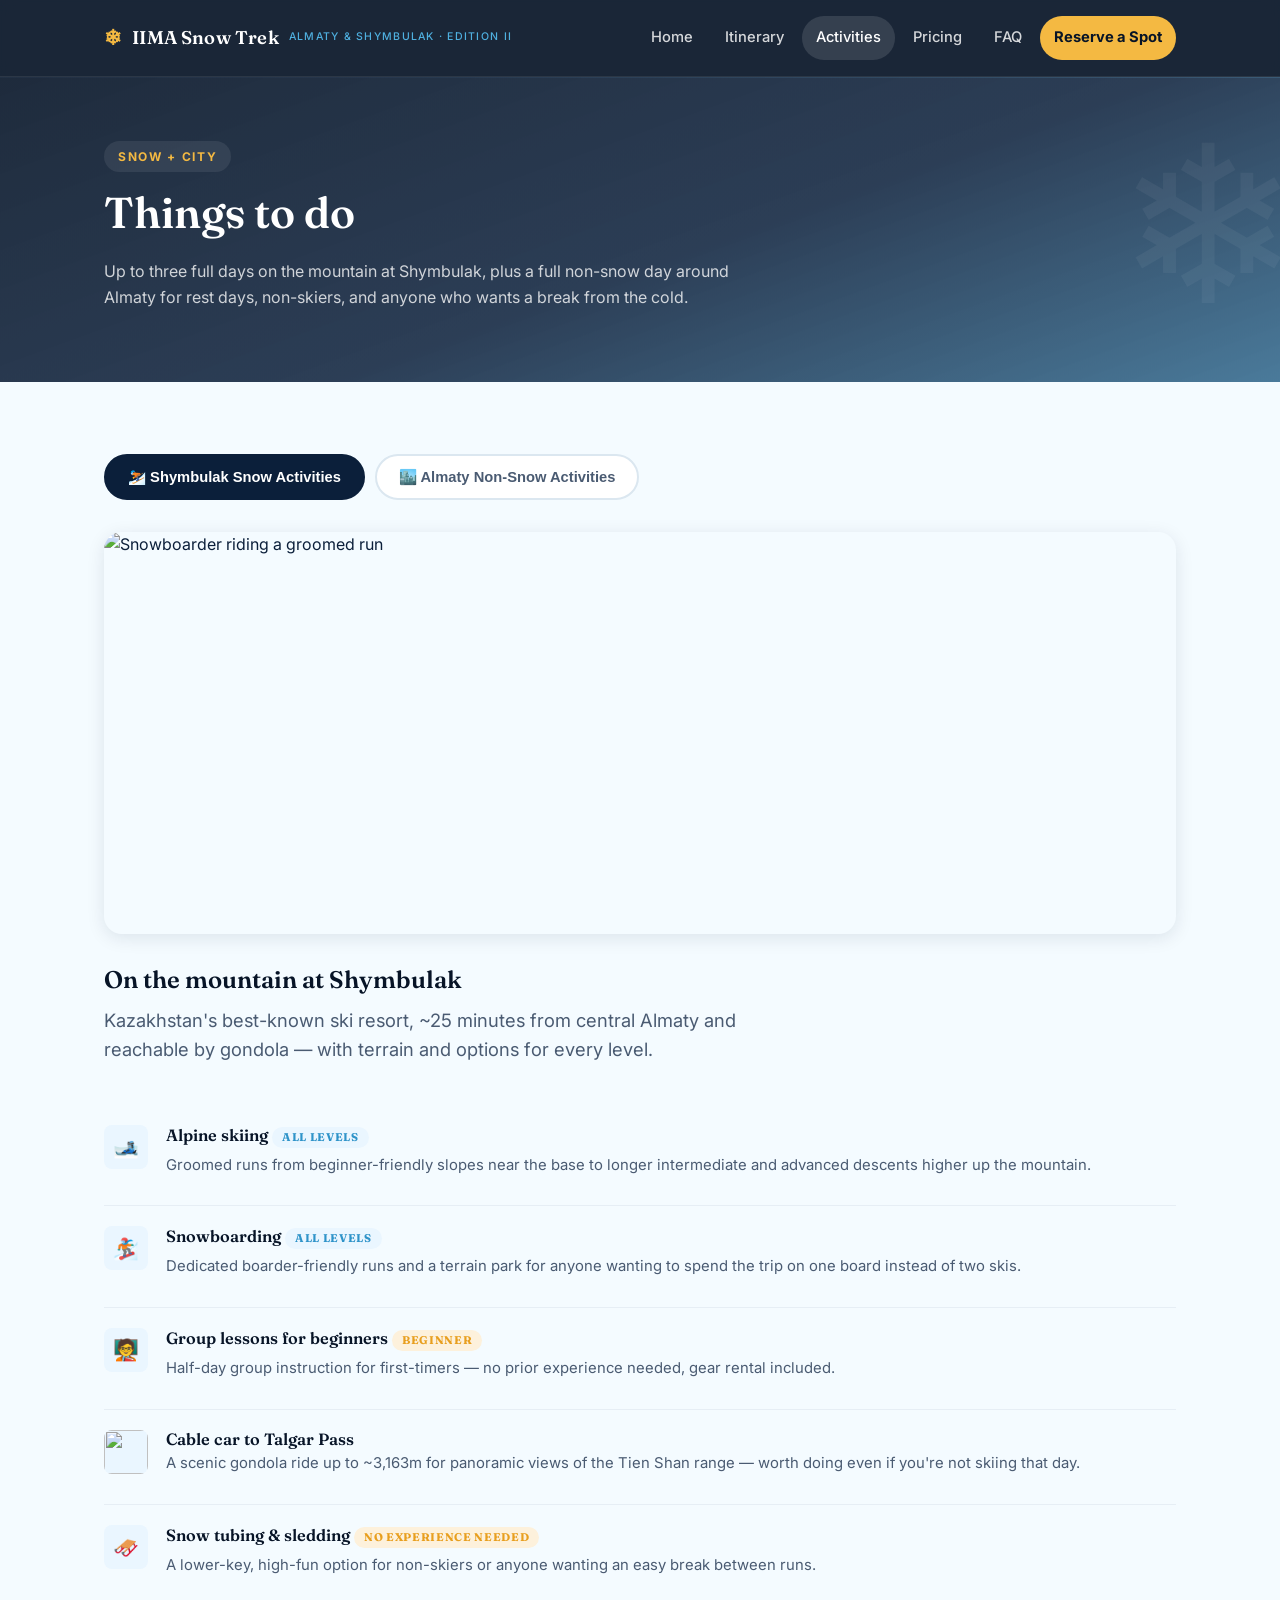
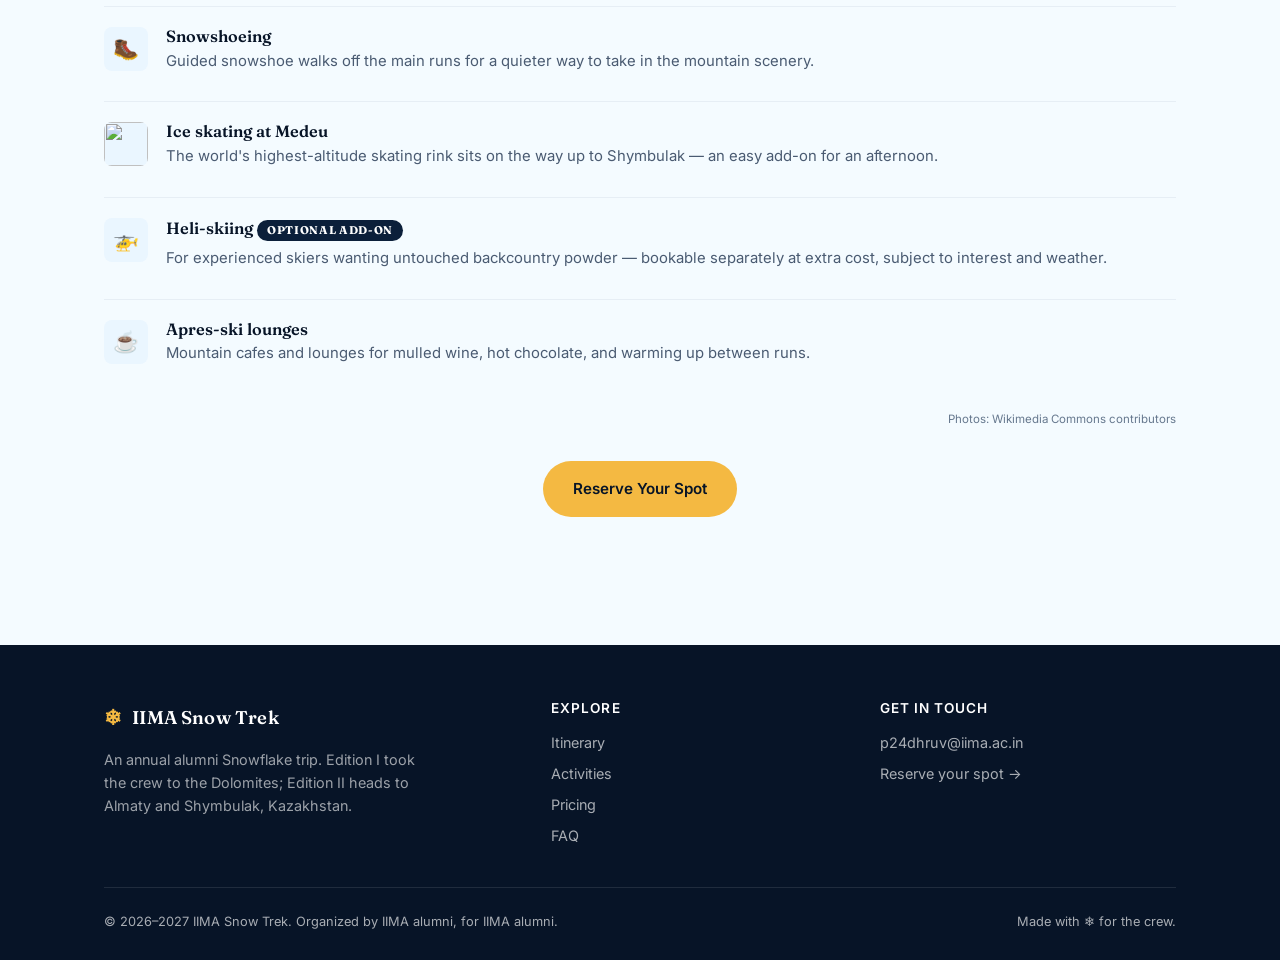
==== commit 0f5492c2: "Drop the professional-networking framing site-wide Remove the dedicated Networking & Mixer Events pa" ====
--- a/activities.html
+++ b/activities.html
@@ -21,7 +21,6 @@
       <li><a href="index.html">Home</a></li>
       <li><a href="itinerary.html">Itinerary</a></li>
       <li><a href="activities.html">Activities</a></li>
-      <li><a href="events.html">Networking</a></li>
       <li><a href="pricing.html">Pricing</a></li>
       <li><a href="faq.html">FAQ</a></li>
       <li><a href="register.html" class="nav-cta">Reserve a Spot</a></li>
@@ -155,7 +154,6 @@
         <ul>
           <li><a href="itinerary.html">Itinerary</a></li>
           <li><a href="activities.html">Activities</a></li>
-          <li><a href="events.html">Networking Events</a></li>
           <li><a href="pricing.html">Pricing</a></li>
           <li><a href="faq.html">FAQ</a></li>
         </ul>
--- a/css/style.css
+++ b/css/style.css
@@ -419,7 +419,7 @@
 }
 .event-row.snow .dot { background: var(--sky-400); }
 .event-row.city .dot { background: var(--gold-400); }
-.event-row.network .dot { background: #e0679c; }
+.event-row.social .dot { background: #e0679c; }
 .event-row .content h4 { font-size: 1rem; margin-bottom: 4px; }
 .event-row .content p { font-size: 0.92rem; margin-bottom: 6px; }
 
@@ -552,26 +552,6 @@
 .incl-excl .card ul { list-style: none; padding: 0; margin: 0; }
 .incl-excl .card li { padding: 8px 0; font-size: 0.93rem; border-bottom: 1px solid #f0f4f8; }
 .incl-excl .card li:last-child { border-bottom: none; }
-
-/* ---------- Networking events ---------- */
-.event-card {
-  display: grid;
-  grid-template-columns: 90px 1fr;
-  gap: 22px;
-  padding: 28px 0;
-  border-bottom: 1px solid #e6eef5;
-}
-.event-card:last-child { border-bottom: none; }
-.event-card .ev-day {
-  text-align: center;
-  background: var(--navy-900);
-  color: var(--white);
-  border-radius: var(--radius-md);
-  padding: 12px 8px;
-  height: fit-content;
-}
-.event-card .ev-day .n { font-family: 'Fraunces', serif; font-size: 1.5rem; font-weight: 600; }
-.event-card .ev-day .l { font-size: 0.65rem; text-transform: uppercase; letter-spacing: 0.06em; opacity: 0.75; }
 
 /* ---------- FAQ Accordion ---------- */
 .accordion-item {
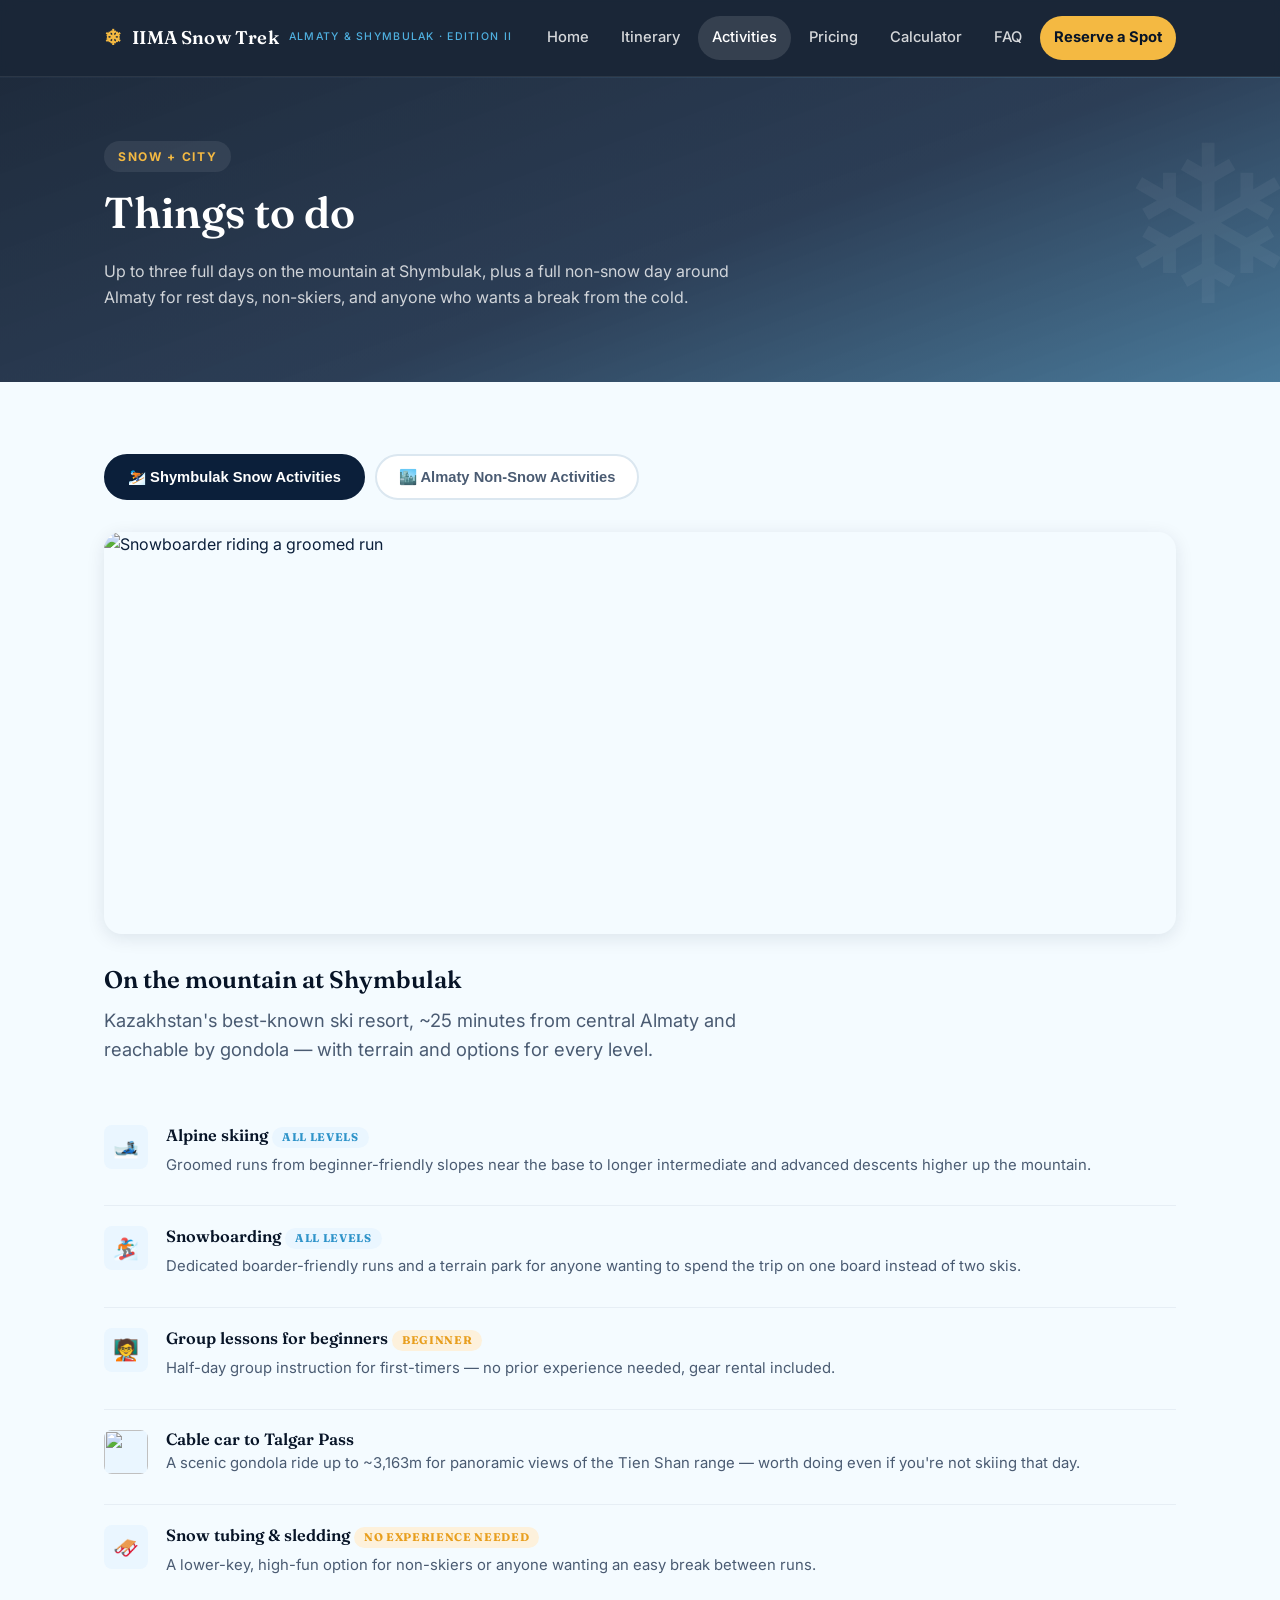
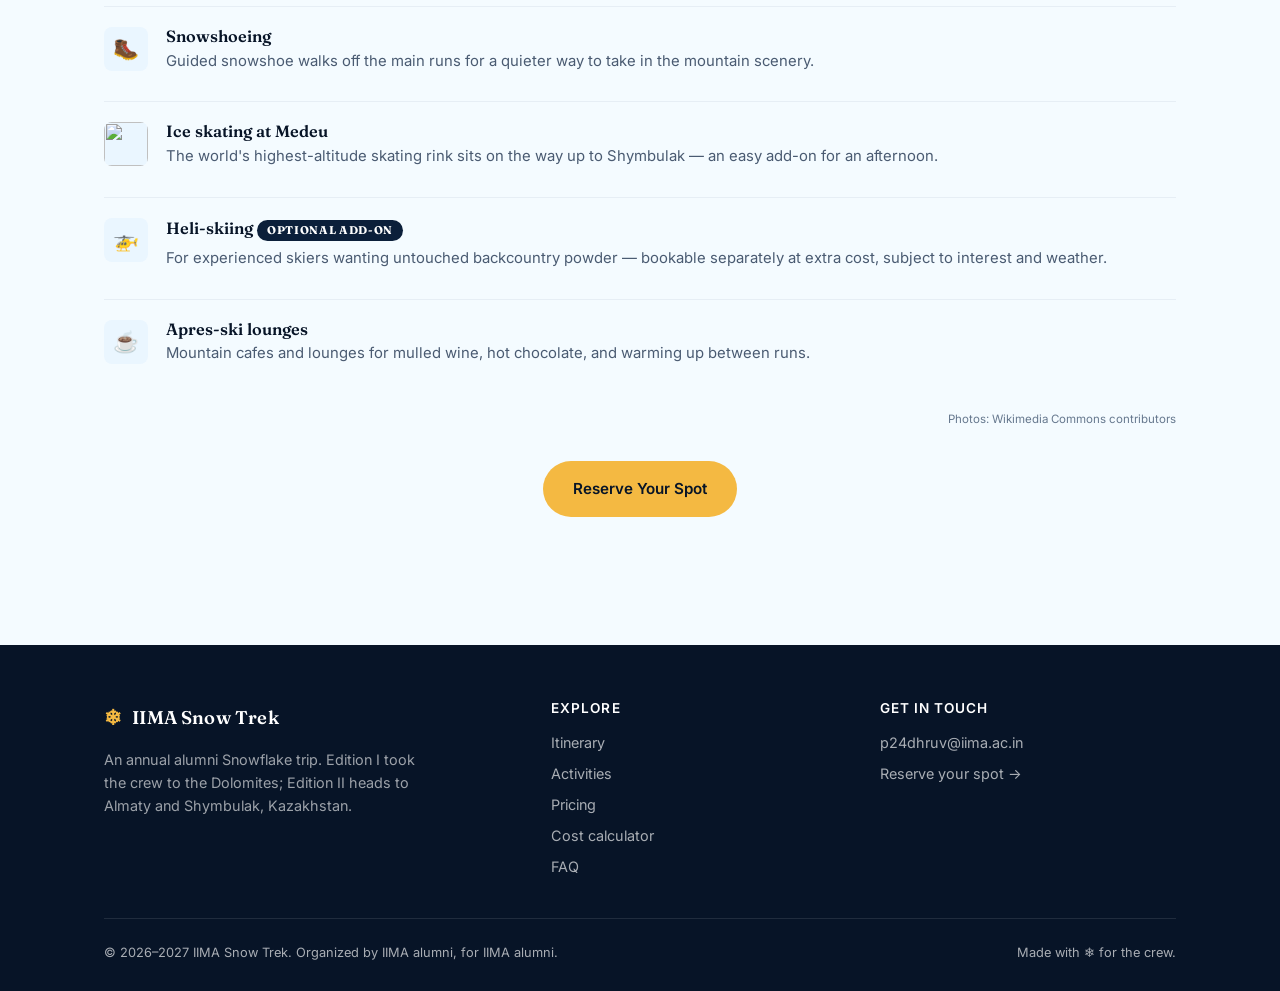
==== commit 79894eea: "Add Calculator link to the site nav "Calculator" now sits after "Pricing" in the header nav on all s" ====
--- a/activities.html
+++ b/activities.html
@@ -22,6 +22,7 @@
       <li><a href="itinerary.html">Itinerary</a></li>
       <li><a href="activities.html">Activities</a></li>
       <li><a href="pricing.html">Pricing</a></li>
+      <li><a href="pricing.html#calc">Calculator</a></li>
       <li><a href="faq.html">FAQ</a></li>
       <li><a href="register.html" class="nav-cta">Reserve a Spot</a></li>
     </ul>
@@ -155,6 +156,7 @@
           <li><a href="itinerary.html">Itinerary</a></li>
           <li><a href="activities.html">Activities</a></li>
           <li><a href="pricing.html">Pricing</a></li>
+          <li><a href="pricing.html#calc">Cost calculator</a></li>
           <li><a href="faq.html">FAQ</a></li>
         </ul>
       </div>
--- a/css/style.css
+++ b/css/style.css
@@ -242,6 +242,12 @@
   top: -30px;
   font-size: 220px;
   color: rgba(255,255,255,0.05);
+  pointer-events: none;
+}
+
+/* The decorative flake crowds the heading on narrow screens — drop it there. */
+@media (max-width: 760px) {
+  .page-hero::after { display: none; }
 }
 
 .page-hero h1 { color: var(--white); font-size: clamp(1.9rem, 4vw, 2.7rem); }
@@ -300,6 +306,8 @@
 }
 .hero-fact:last-child { border-bottom: none; }
 .hero-fact strong { color: var(--white); font-weight: 600; }
+.hero-fact a { color: var(--gold-400); font-weight: 600; border-bottom: 1px solid rgba(244,185,66,0.4); }
+.hero-fact a:hover { border-bottom-color: var(--gold-400); }
 
 @media (max-width: 900px) {
   .hero-inner { grid-template-columns: 1fr; }
@@ -384,7 +392,7 @@
 .timeline { position: relative; margin-top: 20px; }
 .day-block {
   display: grid;
-  grid-template-columns: 140px 1fr;
+  grid-template-columns: 172px 1fr;
   gap: 32px;
   padding: 32px 0;
   border-bottom: 1px solid #e6eef5;
@@ -396,8 +404,9 @@
   top: 90px;
   align-self: start;
 }
-.day-label .day-num { font-family: 'Fraunces', serif; font-size: 2.2rem; color: var(--sky-500); font-weight: 600; }
-.day-label .day-name { font-size: 0.82rem; color: var(--slate-500); text-transform: uppercase; letter-spacing: 0.08em; }
+.day-label .day-num { font-family: 'Fraunces', serif; font-size: 1.7rem; color: var(--sky-500); font-weight: 600; line-height: 1.15; }
+.day-label .day-name { font-size: 0.9rem; color: var(--navy-800); font-weight: 500; margin-top: 4px; line-height: 1.35; }
+.day-label .day-note { font-size: 0.72rem; color: var(--slate-500); text-transform: uppercase; letter-spacing: 0.07em; margin-top: 6px; }
 
 .event-row {
   display: flex;
@@ -425,7 +434,8 @@
 
 @media (max-width: 700px) {
   .day-block { grid-template-columns: 1fr; gap: 8px; }
-  .day-label { position: static; display: flex; align-items: baseline; gap: 10px; }
+  .day-label { position: static; margin-bottom: 8px; }
+  .day-label .day-name { margin-top: 2px; }
 }
 
 /* ---------- Tabs (Activities page) ---------- */
@@ -709,17 +719,145 @@
   margin-bottom: 24px;
 }
 
-/* ---------- Testimonials ---------- */
-.quote-card {
+/* ---------- Cost calculator ---------- */
+/* Offset the anchor target so #calc doesn't land under the sticky header. */
+.calc { margin-top: 8px; scroll-margin-top: 90px; }
+
+.calc-presets {
+  display: grid;
+  grid-template-columns: repeat(5, 1fr);
+  gap: 12px;
+  margin-bottom: 28px;
+}
+@media (max-width: 900px) { .calc-presets { grid-template-columns: repeat(2, 1fr); } }
+@media (max-width: 520px) { .calc-presets { grid-template-columns: 1fr; } }
+
+.preset-btn {
+  text-align: left;
   background: var(--white);
+  border: 2px solid #dbe7f0;
+  border-radius: var(--radius-md);
+  padding: 16px;
+  cursor: pointer;
+  font-family: inherit;
+  transition: border-color 0.15s ease, box-shadow 0.15s ease;
+}
+.preset-btn:hover { border-color: var(--sky-400); }
+.preset-btn.active { border-color: var(--navy-900); box-shadow: var(--shadow-card); }
+.preset-btn .p-name {
+  display: block;
+  font-family: 'Fraunces', serif;
+  font-size: 1rem;
+  font-weight: 600;
+  color: var(--navy-950);
+  margin-bottom: 6px;
+}
+.preset-btn .p-blurb { display: block; font-size: 0.8rem; color: var(--slate-500); line-height: 1.4; }
+
+.calc-body { display: grid; grid-template-columns: 320px 1fr; gap: 28px; align-items: start; }
+@media (max-width: 900px) { .calc-body { grid-template-columns: 1fr; } }
+
+.calc-controls {
+  background: var(--white);
+  border: 1px solid #eef3f8;
   border-radius: var(--radius-lg);
+  box-shadow: var(--shadow-card);
+  padding: 24px;
+}
+.calc-controls h4 {
+  font-family: 'Inter', sans-serif;
+  font-size: 0.72rem;
+  text-transform: uppercase;
+  letter-spacing: 0.09em;
+  color: var(--slate-500);
+  margin: 22px 0 12px;
+}
+.calc-controls h4:first-child { margin-top: 0; }
+.calc-field { margin-bottom: 14px; }
+.calc-field label { display: block; font-size: 0.82rem; font-weight: 600; color: var(--navy-800); margin-bottom: 5px; }
+.calc-field select,
+.calc-field input[type="number"] {
+  width: 100%;
+  padding: 9px 11px;
+  border-radius: var(--radius-sm);
+  border: 1.5px solid #dbe7f0;
+  background: var(--ice-100);
+  font-family: inherit;
+  font-size: 0.9rem;
+  color: var(--navy-900);
+}
+.calc-field input[type="range"] { width: 100%; accent-color: var(--sky-500); }
+.calc-field .range-row { display: flex; justify-content: space-between; align-items: baseline; }
+.calc-field .range-out { font-size: 0.82rem; font-weight: 600; color: var(--sky-500); }
+
+.calc-check { display: flex; align-items: flex-start; gap: 9px; margin-bottom: 10px; font-size: 0.86rem; color: var(--navy-800); }
+.calc-check input { margin-top: 2px; accent-color: var(--navy-900); }
+.calc-check input:disabled + span { color: var(--slate-500); }
+
+.calc-output {
+  background: var(--white);
+  border: 1px solid #eef3f8;
+  border-radius: var(--radius-lg);
+  box-shadow: var(--shadow-card);
   padding: 28px;
-  box-shadow: var(--shadow-card);
-  border: 1px solid #eef3f8;
-}
-.quote-card .mark { font-family: 'Fraunces', serif; font-size: 2.4rem; color: var(--gold-400); line-height: 0.5; display: block; margin-bottom: 10px; }
-.quote-card footer { margin-top: 14px; font-size: 0.85rem; font-weight: 600; color: var(--navy-800); }
-.quote-card footer span { display: block; font-weight: 400; color: var(--slate-500); font-size: 0.8rem; }
+}
+
+.calc-total-num {
+  font-family: 'Fraunces', serif;
+  font-size: 2.8rem;
+  font-weight: 600;
+  color: var(--navy-950);
+  line-height: 1;
+}
+.calc-total-sub { font-size: 0.88rem; color: var(--slate-500); margin-top: 6px; }
+.calc-total-head { font-size: 0.72rem; text-transform: uppercase; letter-spacing: 0.09em; color: var(--slate-500); margin-bottom: 8px; }
+.calc-per-head { font-size: 0.92rem; color: var(--navy-800); font-weight: 600; margin-top: 4px; }
+
+.stack-bar { display: flex; gap: 2px; height: 34px; margin: 26px 0 14px; }
+.stack-seg { min-width: 3px; transition: filter 0.12s ease; }
+.stack-seg:first-child { border-radius: 4px 0 0 4px; }
+.stack-seg:last-child { border-radius: 0 4px 4px 0; }
+.stack-seg:hover, .stack-seg:focus { filter: brightness(1.08); outline: none; }
+
+.calc-legend { list-style: none; padding: 0; margin: 0 0 8px; display: flex; flex-wrap: wrap; gap: 8px 20px; }
+.calc-legend li { display: flex; align-items: center; gap: 7px; font-size: 0.82rem; }
+.calc-legend .lg-label { color: var(--navy-800); font-weight: 600; }
+.calc-legend .lg-val { color: var(--slate-500); }
+.sw { width: 11px; height: 11px; border-radius: 3px; flex-shrink: 0; display: inline-block; }
+
+.calc-table { width: 100%; border-collapse: collapse; margin-top: 22px; }
+.calc-table th {
+  text-align: left;
+  font-size: 0.7rem;
+  text-transform: uppercase;
+  letter-spacing: 0.08em;
+  color: var(--slate-500);
+  padding: 0 10px 10px 0;
+  border-bottom: 1px solid #e6eef5;
+  font-weight: 600;
+}
+.calc-table td { padding: 11px 10px 11px 0; border-bottom: 1px solid #f0f4f8; font-size: 0.88rem; vertical-align: top; }
+.calc-table tr:last-child td { border-bottom: none; }
+.calc-table .cat-cell { white-space: nowrap; color: var(--navy-800); font-weight: 600; font-size: 0.8rem; }
+.calc-table .cat-cell .sw { margin-right: 6px; vertical-align: middle; }
+.calc-table td strong { font-weight: 600; color: var(--navy-900); display: block; }
+.calc-table .row-note { display: block; font-size: 0.78rem; color: var(--slate-500); margin-top: 2px; }
+.calc-table .amt { text-align: right; font-weight: 600; color: var(--navy-950); white-space: nowrap; }
+.calc-table th:last-child { text-align: right; }
+
+.calc-tip {
+  position: absolute;
+  transform: translateX(-50%);
+  background: var(--navy-950);
+  color: var(--white);
+  padding: 8px 12px;
+  border-radius: var(--radius-sm);
+  font-size: 0.8rem;
+  pointer-events: none;
+  z-index: 200;
+  box-shadow: 0 6px 18px rgba(7,20,39,0.28);
+}
+.calc-tip strong { display: block; font-weight: 600; margin-bottom: 2px; }
 
 /* ---------- Footer ---------- */
 .site-footer {
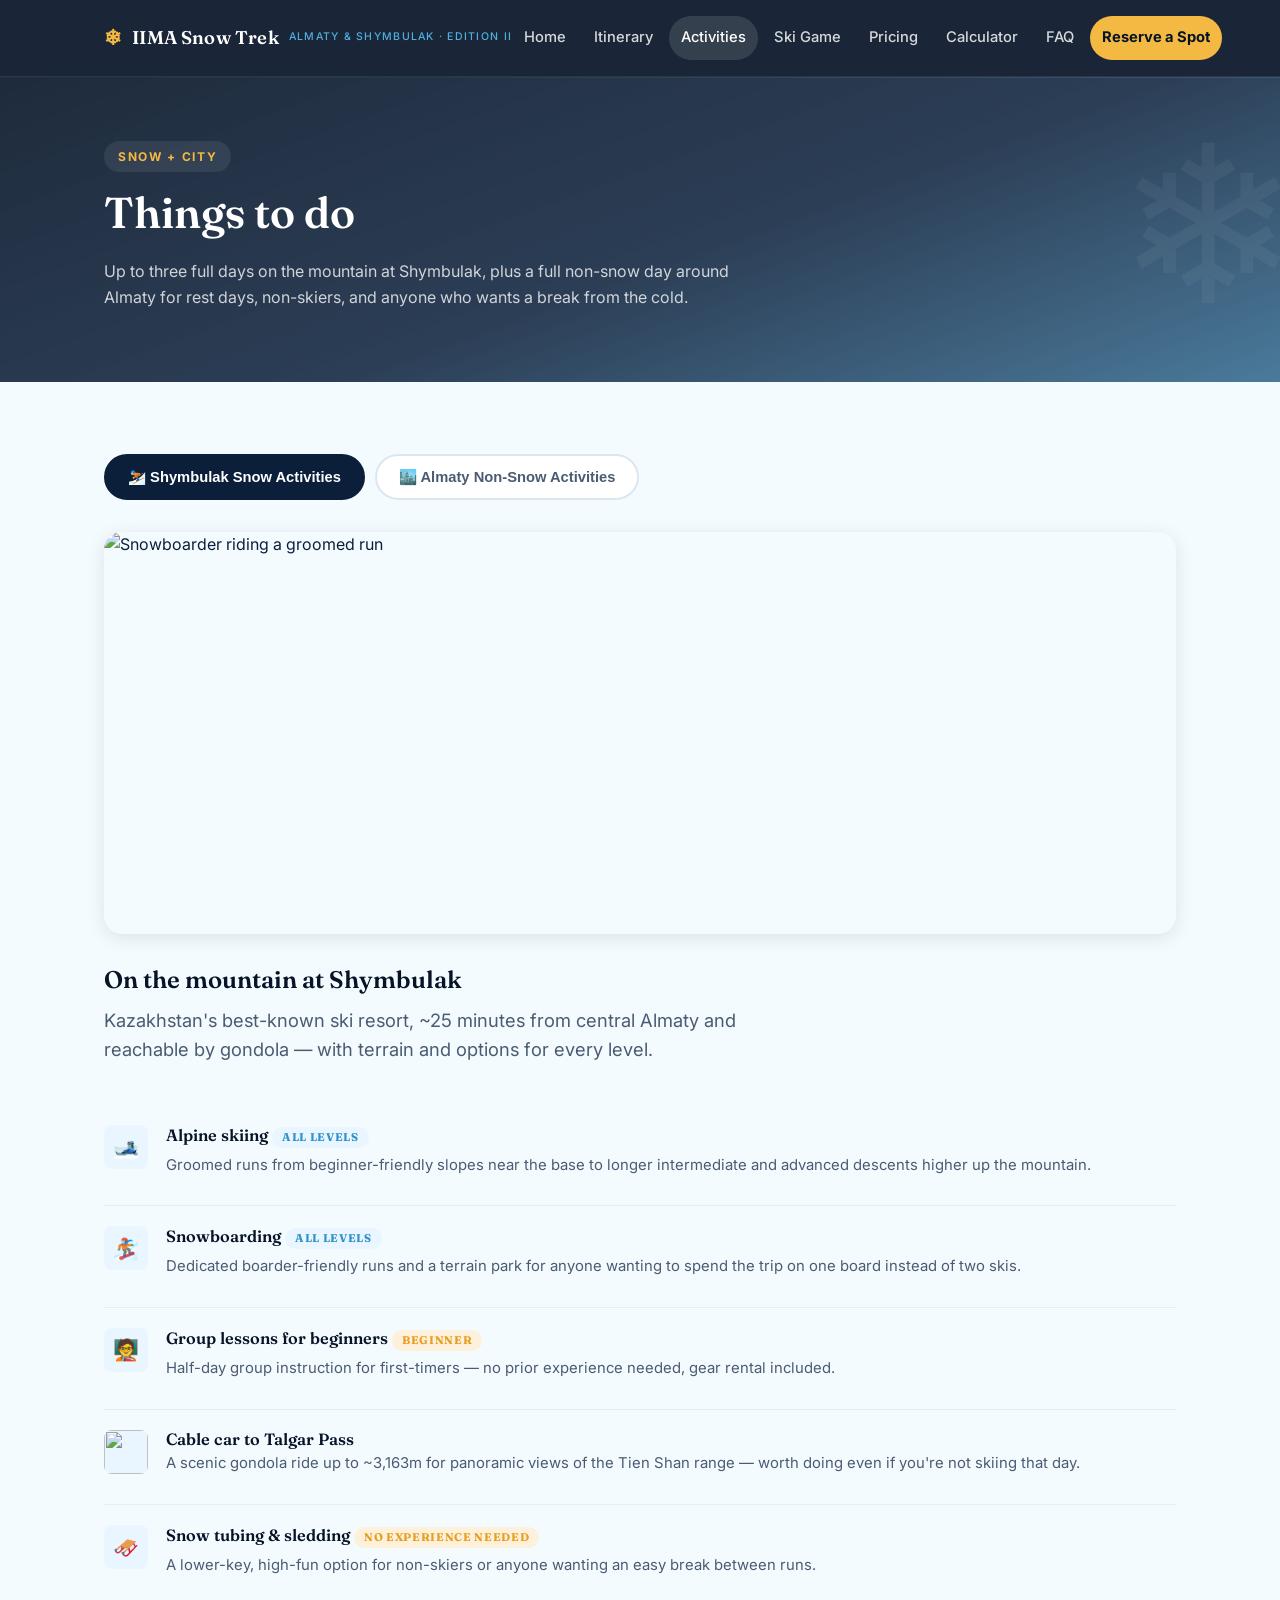
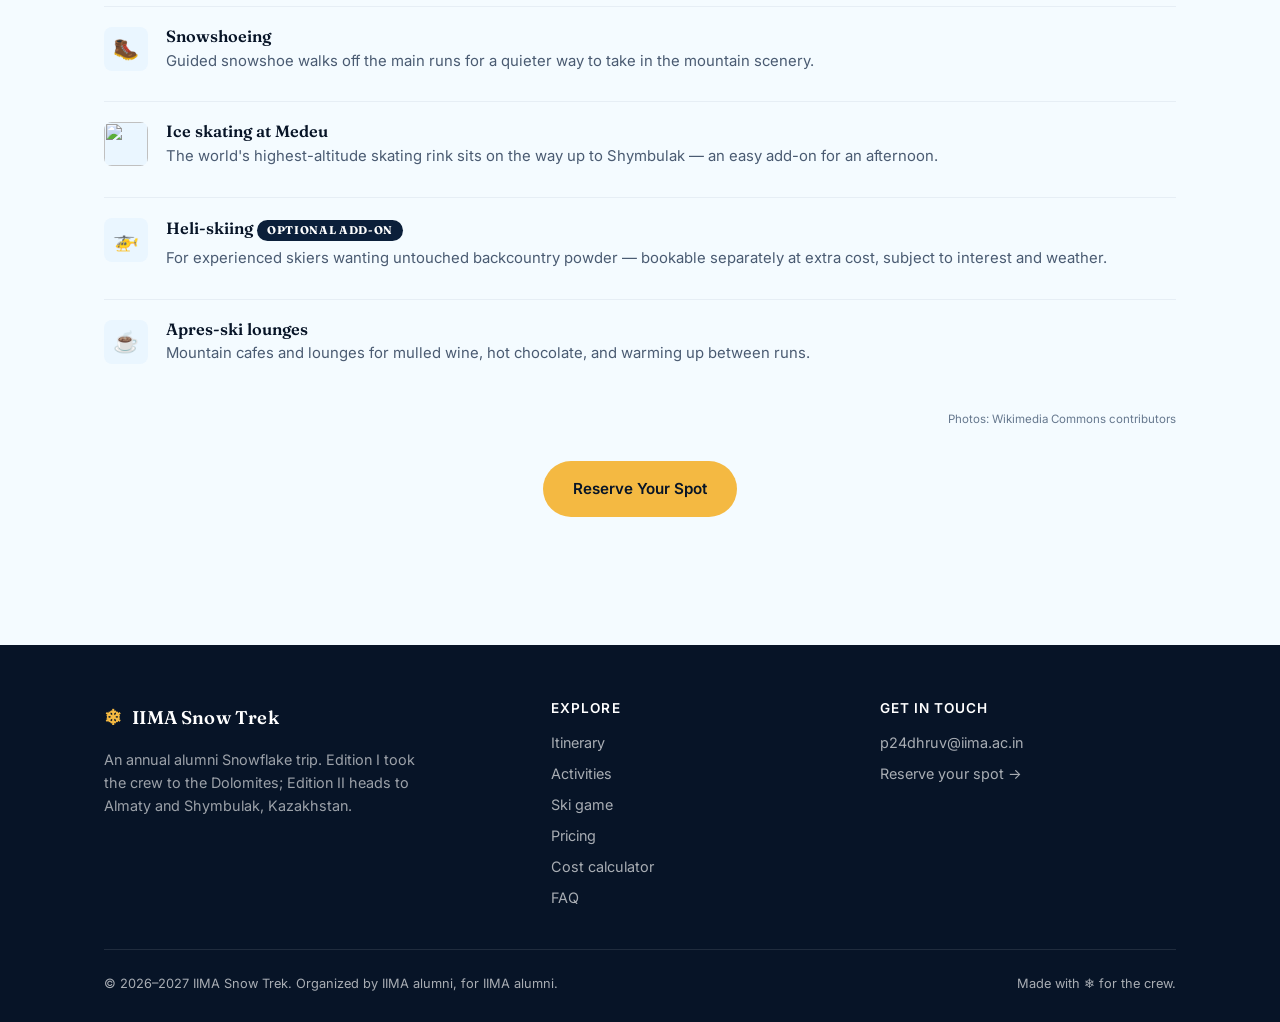
==== commit 9d1d9a00: "Add the ski simulator to the site New game.html embeds the ski game (skiing-game.netlify.app) behind" ====
--- a/activities.html
+++ b/activities.html
@@ -21,6 +21,7 @@
       <li><a href="index.html">Home</a></li>
       <li><a href="itinerary.html">Itinerary</a></li>
       <li><a href="activities.html">Activities</a></li>
+      <li><a href="game.html">Ski Game</a></li>
       <li><a href="pricing.html">Pricing</a></li>
       <li><a href="pricing.html#calc">Calculator</a></li>
       <li><a href="faq.html">FAQ</a></li>
@@ -155,6 +156,7 @@
         <ul>
           <li><a href="itinerary.html">Itinerary</a></li>
           <li><a href="activities.html">Activities</a></li>
+          <li><a href="game.html">Ski game</a></li>
           <li><a href="pricing.html">Pricing</a></li>
           <li><a href="pricing.html#calc">Cost calculator</a></li>
           <li><a href="faq.html">FAQ</a></li>
--- a/css/style.css
+++ b/css/style.css
@@ -143,6 +143,7 @@
 
 .brand {
   display: flex;
+  white-space: nowrap;
   align-items: center;
   gap: 10px;
   color: var(--white);
@@ -174,12 +175,23 @@
 
 .nav-links a {
   display: block;
-  padding: 10px 14px;
+  padding: 10px 12px;
   border-radius: 999px;
   color: rgba(255,255,255,0.82);
   font-size: 0.92rem;
   font-weight: 500;
+  white-space: nowrap;
   transition: background 0.15s ease, color 0.15s ease;
+}
+
+/* Between the mobile breakpoint and ~1100px the eight nav items are tight
+   enough to start wrapping mid-label. Tighten the spacing rather than let
+   "Ski Game" or "Reserve a Spot" break across two lines. */
+@media (min-width: 1001px) and (max-width: 1180px) {
+  .nav { padding-left: 14px; padding-right: 14px; }
+  .nav-links { gap: 0; }
+  .nav-links a { padding: 9px 8px; font-size: 0.84rem; }
+  .brand { font-size: 1.05rem; }
 }
 
 .nav-links a:hover { background: rgba(255,255,255,0.08); color: var(--white); }
@@ -202,7 +214,7 @@
   padding: 4px 8px;
 }
 
-@media (max-width: 860px) {
+@media (max-width: 1000px) {
   .nav-toggle { display: block; }
   .nav-links {
     position: absolute;
@@ -554,8 +566,9 @@
 }
 .flight-table tr:last-child td { border-bottom: none; }
 .flight-table td.hub { font-weight: 700; color: var(--navy-950); }
-.flight-table td.fare-local { font-weight: 600; }
-.flight-table td.fare-usd { color: var(--slate-500); }
+.flight-table td.fare-local { font-weight: 600; color: var(--navy-950); }
+/* Secondary currency: present for reference, but clearly subordinate. */
+.flight-table td.fare-usd { color: var(--slate-500); font-size: 0.8rem; font-weight: 500; }
 
 .incl-excl { display: grid; grid-template-columns: 1fr 1fr; gap: 32px; margin-top: 48px; }
 @media (max-width: 700px) { .incl-excl { grid-template-columns: 1fr; } }
@@ -628,8 +641,11 @@
 .form-row select:focus,
 .form-row textarea:focus {
   outline: none;
-  border-color: var(--sky-400);
+  border-color: var(--sky-500);
   background: var(--white);
+  /* A border-colour change alone is a weak focus cue; the ring makes it
+     unambiguous without changing the field's geometry. */
+  box-shadow: 0 0 0 3px rgba(79, 176, 224, 0.35);
 }
 .form-grid-2 { display: grid; grid-template-columns: 1fr 1fr; gap: 20px; }
 @media (max-width: 600px) { .form-grid-2 { grid-template-columns: 1fr; } }
@@ -644,6 +660,14 @@
   color: var(--slate-600);
 }
 .radio-pill input { position: absolute; opacity: 0; width: 0; height: 0; }
+/* The real radio is hidden and the pill acts as the control, so the pill has to
+   carry the focus ring itself — otherwise keyboard users tabbing through have no
+   idea where they are. :focus-visible keeps it off mouse clicks. */
+.radio-pill:has(input:focus-visible) {
+  outline: 2px solid var(--sky-500);
+  outline-offset: 2px;
+  border-color: var(--sky-500);
+}
 .radio-pill:has(input:checked) {
   background: var(--navy-900);
   border-color: var(--navy-900);
@@ -668,6 +692,102 @@
 .cta-band h2 { color: var(--white); }
 .cta-band p { color: rgba(255,255,255,0.78); max-width: 560px; margin-left: auto; margin-right: auto; }
 .cta-band .hero-ctas { justify-content: center; }
+
+/* ---------- Ski game embed ---------- */
+.game-frame {
+  position: relative;
+  width: 100%;
+  aspect-ratio: 16 / 9;
+  min-height: 420px;
+  border-radius: var(--radius-lg);
+  overflow: hidden;
+  background: var(--navy-950);
+  box-shadow: 0 12px 32px rgba(11, 31, 58, 0.18);
+}
+@media (max-width: 700px) { .game-frame { aspect-ratio: 4 / 5; min-height: 380px; } }
+
+.game-iframe { width: 100%; height: 100%; border: 0; display: block; }
+
+.game-placeholder {
+  position: absolute;
+  inset: 0;
+  display: flex;
+  align-items: center;
+  justify-content: center;
+  text-align: center;
+  padding: 28px;
+  background:
+    linear-gradient(160deg, rgba(7,20,39,0.86) 0%, rgba(11,31,58,0.82) 55%, rgba(46,147,201,0.7) 140%),
+    url('https://commons.wikimedia.org/wiki/Special:FilePath/Downhill_skiing_in_flat_light.jpg');
+  background-size: cover;
+  background-position: center;
+}
+.game-ph-inner { max-width: 420px; }
+.game-ph-icon { font-size: 2.4rem; margin-bottom: 10px; }
+.game-placeholder h2 { color: var(--white); margin-bottom: 8px; }
+.game-placeholder p { color: rgba(255,255,255,0.8); font-size: 0.92rem; }
+.game-ph-alt { margin: 14px 0 0; font-size: 0.85rem !important; }
+.game-ph-alt a { color: var(--gold-400); border-bottom: 1px solid rgba(244,185,66,0.4); }
+.game-ph-alt.is-warning { color: var(--gold-400) !important; font-weight: 600; }
+
+.game-note {
+  margin-top: 14px;
+  font-size: 0.85rem;
+  color: var(--slate-500);
+  text-align: center;
+}
+.game-note a { color: var(--sky-500); border-bottom: 1px solid rgba(46,147,201,0.35); }
+
+/* Home-page teaser card for the ski game */
+.game-teaser {
+  display: grid;
+  grid-template-columns: auto minmax(0, 1fr);
+  gap: 28px;
+  align-items: center;
+  padding: 34px 36px;
+  border: 1px solid var(--ice-300);
+  border-left: 4px solid var(--sky-500);
+  border-radius: var(--radius-lg);
+  background: var(--ice-100);
+}
+.game-teaser-icon { font-size: 3rem; line-height: 1; }
+.game-teaser-copy h2 { font-size: 1.6rem; margin-bottom: 10px; }
+.game-teaser-copy p { max-width: 620px; margin-bottom: 20px; }
+@media (max-width: 700px) {
+  .game-teaser { grid-template-columns: 1fr; gap: 14px; padding: 26px 22px; }
+}
+
+/* ---------- Edition I recap video ---------- */
+.recap {
+  display: grid;
+  grid-template-columns: minmax(0, 300px) 1fr;
+  gap: 40px;
+  align-items: center;
+  max-width: 860px;
+  margin: 0 auto;
+}
+@media (max-width: 760px) {
+  .recap { grid-template-columns: 1fr; gap: 24px; justify-items: center; }
+  .recap-copy { text-align: center; }
+}
+
+.recap-video {
+  border-radius: var(--radius-lg);
+  overflow: hidden;
+  box-shadow: 0 12px 32px rgba(11, 31, 58, 0.18);
+  background: var(--navy-950);
+  line-height: 0;
+}
+/* Portrait clip: cap the width so it doesn't dominate the page. */
+.recap-video video { width: 100%; max-width: 300px; height: auto; display: block; }
+
+.recap-quote {
+  font-family: 'Fraunces', serif;
+  font-size: 1.3rem;
+  line-height: 1.4;
+  color: var(--navy-950);
+  margin-bottom: 18px;
+}
 
 /* ---------- Photo gallery ---------- */
 .gallery-grid {
@@ -722,6 +842,52 @@
 /* ---------- Cost calculator ---------- */
 /* Offset the anchor target so #calc doesn't land under the sticky header. */
 .calc { margin-top: 8px; scroll-margin-top: 90px; }
+
+.calc-origin {
+  background: var(--white);
+  border: 1px solid #eef3f8;
+  border-radius: var(--radius-lg);
+  box-shadow: var(--shadow-card);
+  padding: 22px 24px;
+  margin-bottom: 24px;
+}
+.calc-origin-label { margin-bottom: 14px; }
+.calc-origin-label strong {
+  display: block;
+  font-family: 'Fraunces', serif;
+  font-size: 1.05rem;
+  color: var(--navy-950);
+  margin-bottom: 4px;
+}
+.calc-origin-label span { font-size: 0.85rem; color: var(--slate-500); }
+
+.origin-chips { display: flex; flex-wrap: wrap; gap: 10px; }
+.origin-btn {
+  display: inline-flex;
+  align-items: baseline;
+  gap: 7px;
+  padding: 10px 16px;
+  border-radius: 999px;
+  border: 2px solid #dbe7f0;
+  background: var(--ice-100);
+  font-family: inherit;
+  font-size: 0.9rem;
+  font-weight: 600;
+  color: var(--navy-800);
+  cursor: pointer;
+  transition: border-color 0.15s ease, background 0.15s ease, color 0.15s ease;
+}
+.origin-btn span { font-weight: 500; font-size: 0.8rem; color: var(--slate-500); }
+.origin-btn:hover { border-color: var(--sky-400); }
+.origin-btn.active { background: var(--navy-900); border-color: var(--navy-900); color: var(--white); }
+.origin-btn.active span { color: var(--gold-400); }
+
+.calc-step-label { margin-bottom: 12px; }
+.calc-step-label strong {
+  font-family: 'Fraunces', serif;
+  font-size: 1.05rem;
+  color: var(--navy-950);
+}
 
 .calc-presets {
   display: grid;
@@ -817,7 +983,14 @@
 .stack-seg { min-width: 3px; transition: filter 0.12s ease; }
 .stack-seg:first-child { border-radius: 4px 0 0 4px; }
 .stack-seg:last-child { border-radius: 0 4px 4px 0; }
-.stack-seg:hover, .stack-seg:focus { filter: brightness(1.08); outline: none; }
+.stack-seg:hover { filter: brightness(1.08); }
+/* Segments are tabbable (that's how the keyboard reaches their tooltips), so
+   they need a focus ring. Offset inward so it isn't clipped by the bar. */
+.stack-seg:focus-visible {
+  filter: brightness(1.08);
+  outline: 2px solid var(--navy-950);
+  outline-offset: -3px;
+}
 
 .calc-legend { list-style: none; padding: 0; margin: 0 0 8px; display: flex; flex-wrap: wrap; gap: 8px 20px; }
 .calc-legend li { display: flex; align-items: center; gap: 7px; font-size: 0.82rem; }
@@ -843,6 +1016,7 @@
 .calc-table td strong { font-weight: 600; color: var(--navy-900); display: block; }
 .calc-table .row-note { display: block; font-size: 0.78rem; color: var(--slate-500); margin-top: 2px; }
 .calc-table .amt { text-align: right; font-weight: 600; color: var(--navy-950); white-space: nowrap; }
+.calc-table .amt-sub { display: block; font-weight: 500; font-size: 0.76rem; color: var(--slate-500); margin-top: 2px; }
 .calc-table th:last-child { text-align: right; }
 
 .calc-tip {
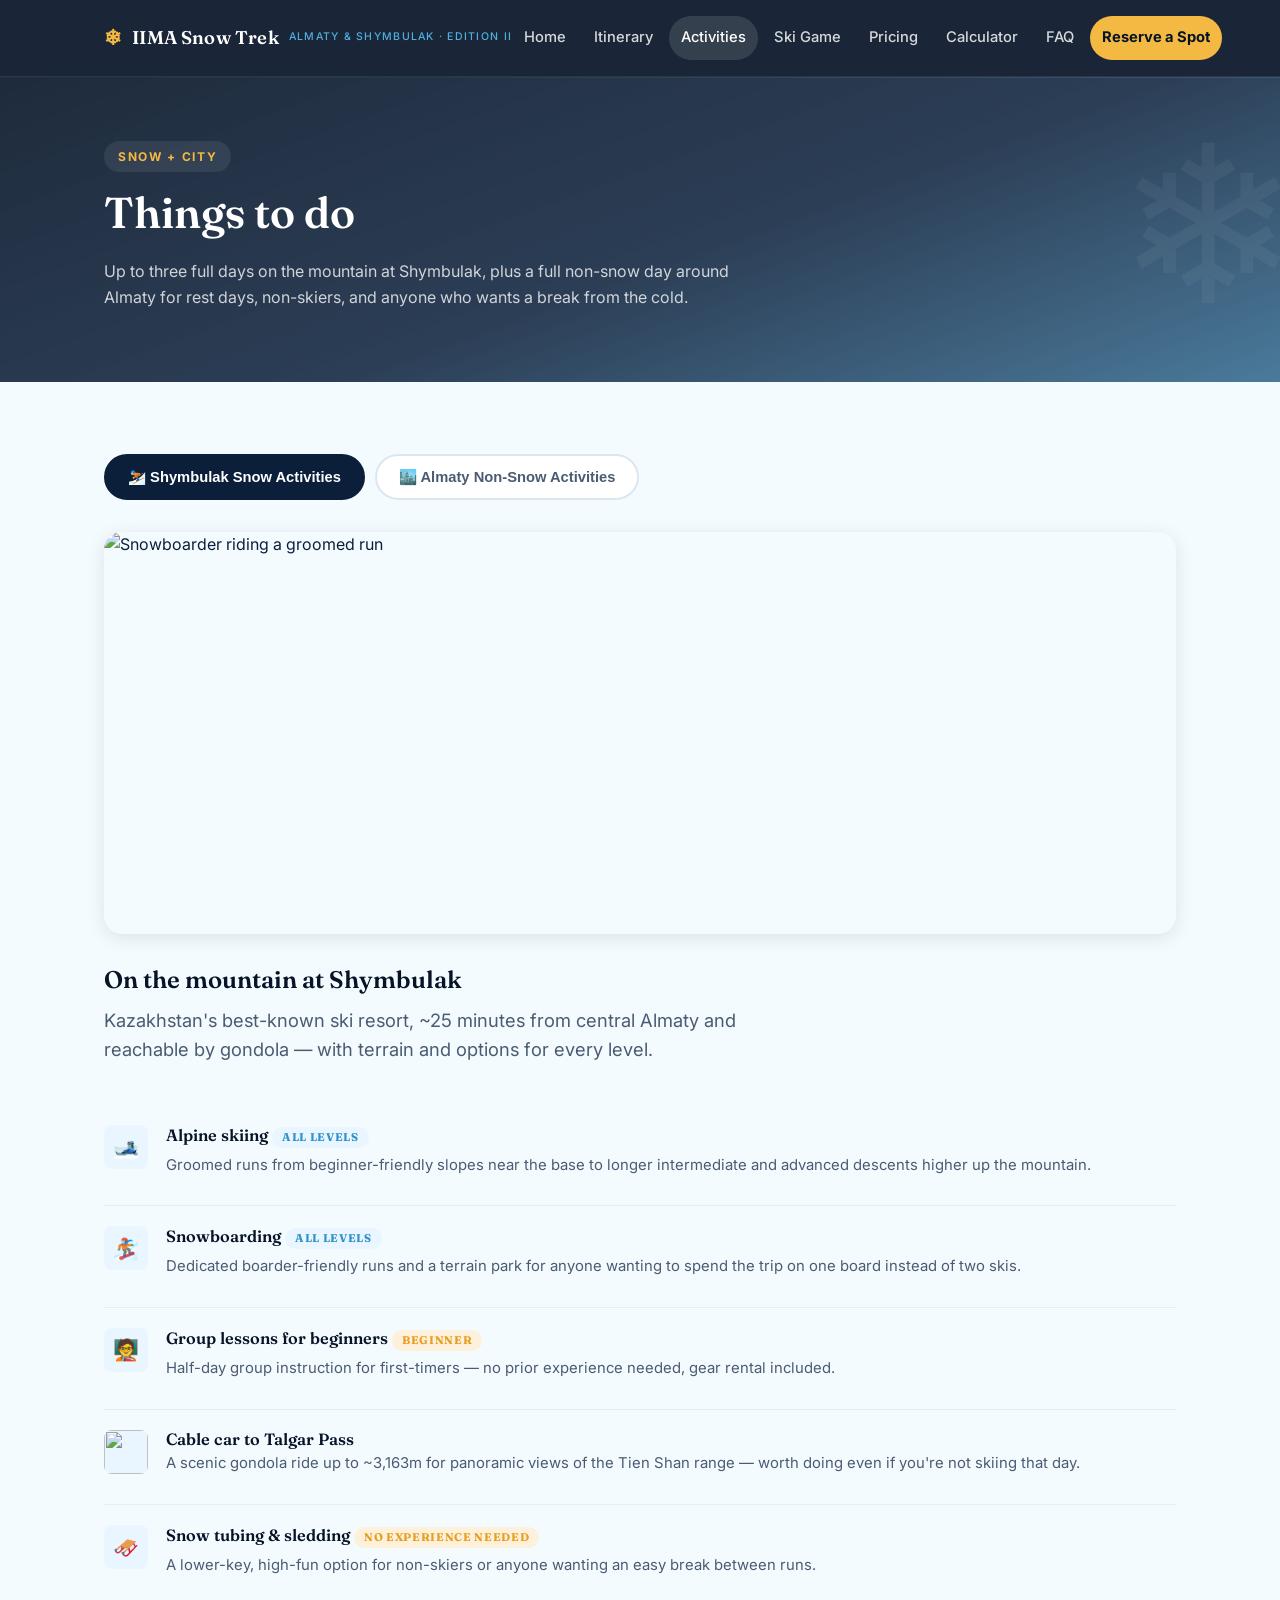
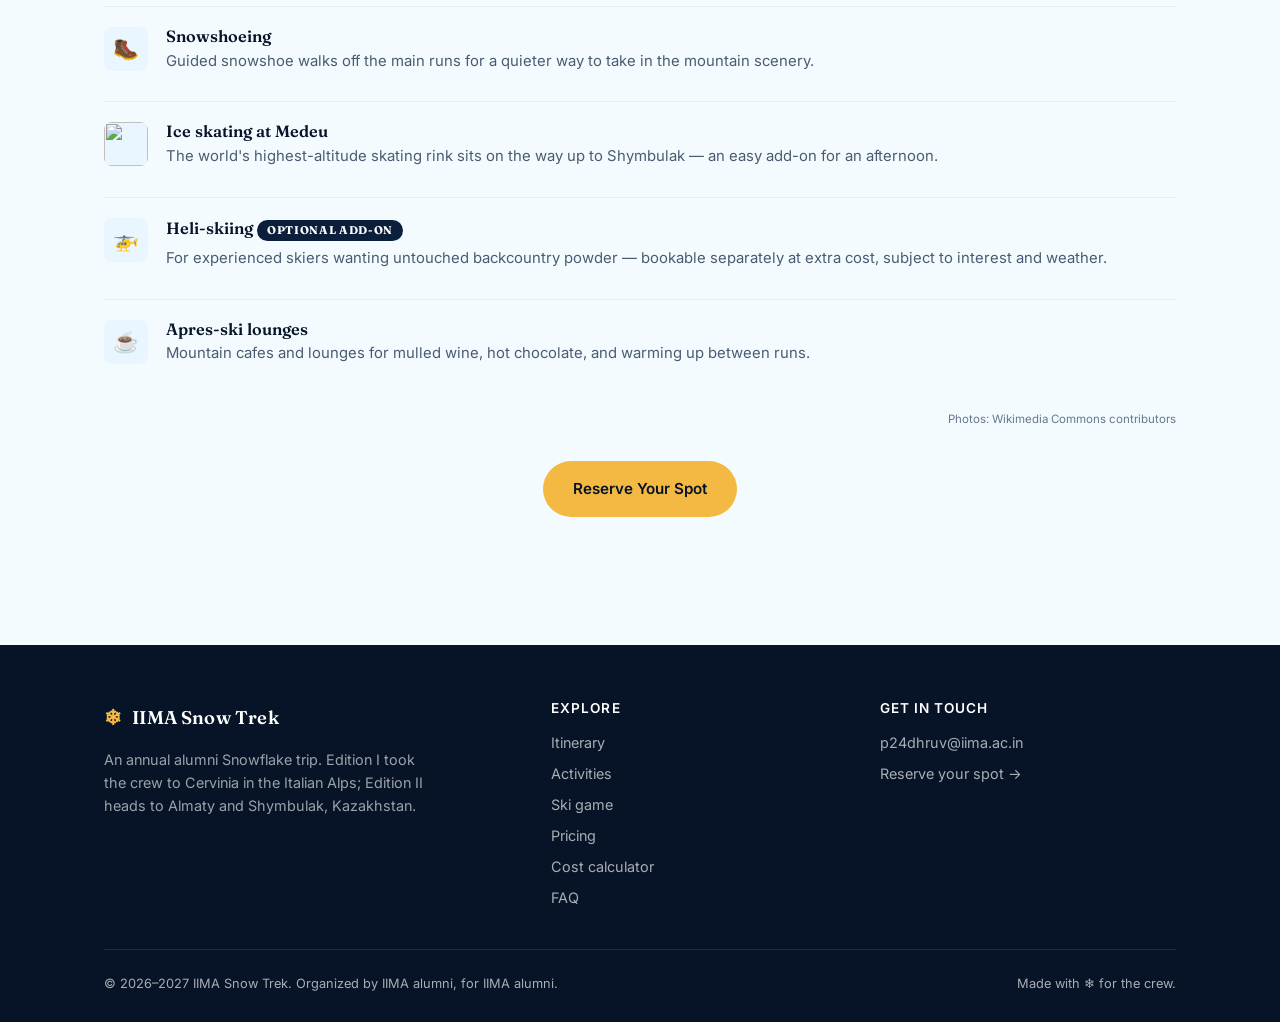
==== commit 3bfbfc7d: "Edition I was Cervinia, not the Dolomites The recap video is shot under the Matterhorn — Breuil-Cerv" ====
--- a/activities.html
+++ b/activities.html
@@ -149,7 +149,7 @@
     <div class="footer-grid">
       <div>
         <div class="brand" style="margin-bottom:14px;"><span class="flake">❄</span> IIMA Snow Trek</div>
-        <p style="color:rgba(255,255,255,0.6); font-size:0.9rem; max-width:320px;">An annual alumni Snowflake trip. Edition I took the crew to the Dolomites; Edition II heads to Almaty and Shymbulak, Kazakhstan.</p>
+        <p style="color:rgba(255,255,255,0.6); font-size:0.9rem; max-width:320px;">An annual alumni Snowflake trip. Edition I took the crew to Cervinia in the Italian Alps; Edition II heads to Almaty and Shymbulak, Kazakhstan.</p>
       </div>
       <div>
         <h4>Explore</h4>
--- a/css/style.css
+++ b/css/style.css
@@ -143,7 +143,6 @@
 
 .brand {
   display: flex;
-  white-space: nowrap;
   align-items: center;
   gap: 10px;
   color: var(--white);
@@ -182,6 +181,12 @@
   font-weight: 500;
   white-space: nowrap;
   transition: background 0.15s ease, color 0.15s ease;
+}
+
+/* Above the mobile breakpoint the brand and the nav share one row, so
+   neither may wrap. Below it the brand sits alone and is free to wrap. */
+@media (min-width: 1001px) {
+  .brand { white-space: nowrap; }
 }
 
 /* Between the mobile breakpoint and ~1100px the eight nav items are tight
@@ -704,31 +709,66 @@
   background: var(--navy-950);
   box-shadow: 0 12px 32px rgba(11, 31, 58, 0.18);
 }
-@media (max-width: 700px) { .game-frame { aspect-ratio: 4 / 5; min-height: 380px; } }
+/* A tall portrait frame crops the 16:9 still down to a strip of snow, and
+   the game wants a keyboard anyway — so keep it landscape on phones. */
+@media (max-width: 700px) { .game-frame { aspect-ratio: 4 / 3; min-height: 300px; } }
 
 .game-iframe { width: 100%; height: 100%; border: 0; display: block; }
 
+/* The poster is a real screenshot of the game wrapped in a link to it, so
+   it works with scripting off; the script upgrades the click to load the
+   game into this frame instead. */
 .game-placeholder {
   position: absolute;
   inset: 0;
+  display: block;
+  overflow: hidden;
+  background: var(--navy-950);
+  cursor: pointer;
+}
+.game-shot {
+  position: absolute;
+  inset: 0;
+  width: 100%;
+  height: 100%;
+  object-fit: cover;
+  transition: transform 0.4s ease;
+}
+.game-ph-inner {
+  position: absolute;
+  inset: 0;
   display: flex;
+  flex-direction: column;
   align-items: center;
   justify-content: center;
   text-align: center;
   padding: 28px;
-  background:
-    linear-gradient(160deg, rgba(7,20,39,0.86) 0%, rgba(11,31,58,0.82) 55%, rgba(46,147,201,0.7) 140%),
-    url('https://commons.wikimedia.org/wiki/Special:FilePath/Downhill_skiing_in_flat_light.jpg');
-  background-size: cover;
-  background-position: center;
-}
-.game-ph-inner { max-width: 420px; }
-.game-ph-icon { font-size: 2.4rem; margin-bottom: 10px; }
-.game-placeholder h2 { color: var(--white); margin-bottom: 8px; }
-.game-placeholder p { color: rgba(255,255,255,0.8); font-size: 0.92rem; }
-.game-ph-alt { margin: 14px 0 0; font-size: 0.85rem !important; }
-.game-ph-alt a { color: var(--gold-400); border-bottom: 1px solid rgba(244,185,66,0.4); }
-.game-ph-alt.is-warning { color: var(--gold-400) !important; font-weight: 600; }
+  /* Scrim: the screenshot is mostly bright snow, so the copy needs its own
+     ground to sit on rather than relying on the image behind it. */
+  background: linear-gradient(180deg, rgba(7,20,39,0.30) 0%, rgba(7,20,39,0.62) 45%, rgba(7,20,39,0.80) 100%);
+  transition: background 0.25s ease;
+}
+.game-ph-icon { font-size: 2.4rem; line-height: 1; margin-bottom: 10px; }
+.game-ph-title {
+  font-family: 'Fraunces', Georgia, serif;
+  font-weight: 600;
+  font-size: 1.9rem;
+  color: var(--white);
+  margin-bottom: 8px;
+}
+.game-ph-copy {
+  color: rgba(255,255,255,0.86);
+  font-size: 0.92rem;
+  max-width: 420px;
+  margin-bottom: 20px;
+}
+.game-placeholder:hover .game-shot { transform: scale(1.03); }
+.game-placeholder:hover .game-ph-inner { background: linear-gradient(180deg, rgba(7,20,39,0.22) 0%, rgba(7,20,39,0.55) 45%, rgba(7,20,39,0.76) 100%); }
+.game-placeholder:hover .game-ph-btn { background: var(--gold-500); }
+.game-placeholder:focus-visible { outline: 3px solid var(--gold-400); outline-offset: 3px; }
+.game-placeholder.is-loading { cursor: progress; }
+.game-placeholder.is-loading .game-ph-inner { background: rgba(7,20,39,0.86); }
+.game-placeholder.is-loading .game-ph-btn { opacity: 0.6; }
 
 .game-note {
   margin-top: 14px;
@@ -737,6 +777,59 @@
   text-align: center;
 }
 .game-note a { color: var(--sky-500); border-bottom: 1px solid rgba(46,147,201,0.35); }
+.game-note kbd, .controls-list kbd, .dt-none {
+  display: inline-block;
+  min-width: 22px;
+  padding: 2px 7px;
+  margin: 0 1px;
+  border-radius: 6px;
+  border: 1px solid var(--ice-300);
+  border-bottom-width: 2px;
+  background: var(--white);
+  box-shadow: 0 1px 0 rgba(11,31,58,0.06);
+  font-family: 'Inter', sans-serif;
+  font-size: 0.78rem;
+  font-weight: 700;
+  color: var(--navy-900);
+  text-align: center;
+  line-height: 1.5;
+}
+.dt-none {
+  border-style: dashed;
+  border-bottom-width: 1px;
+  background: transparent;
+  box-shadow: none;
+  font-weight: 500;
+  font-size: 0.72rem;
+  color: var(--slate-500);
+  text-transform: uppercase;
+  letter-spacing: 0.06em;
+}
+
+.controls-card {
+  margin-top: 44px;
+  padding: 30px 32px;
+  border: 1px solid var(--ice-300);
+  border-radius: var(--radius-lg);
+  background: var(--ice-100);
+}
+.controls-lede { color: var(--slate-600); margin-bottom: 20px; }
+.controls-list { margin: 0; }
+.controls-list > div {
+  display: grid;
+  grid-template-columns: 132px minmax(0, 1fr);
+  gap: 16px;
+  padding: 11px 0;
+  border-top: 1px solid var(--ice-300);
+  align-items: baseline;
+}
+.controls-list > div:first-of-type { border-top: 0; padding-top: 0; }
+.controls-list dt { margin: 0; }
+.controls-list dd { margin: 0; color: var(--slate-600); font-size: 0.94rem; }
+@media (max-width: 600px) {
+  .controls-card { padding: 24px 20px; }
+  .controls-list > div { grid-template-columns: 1fr; gap: 6px; }
+}
 
 /* Home-page teaser card for the ski game */
 .game-teaser {
@@ -750,11 +843,21 @@
   border-radius: var(--radius-lg);
   background: var(--ice-100);
 }
-.game-teaser-icon { font-size: 3rem; line-height: 1; }
+.game-teaser-shot {
+  display: block;
+  width: 260px;
+  border-radius: 12px;
+  overflow: hidden;
+  box-shadow: 0 8px 22px rgba(11, 31, 58, 0.16);
+}
+.game-teaser-shot img { width: 100%; height: auto; transition: transform 0.4s ease; }
+.game-teaser-shot:hover img { transform: scale(1.04); }
+.game-teaser-shot:focus-visible { outline: 3px solid var(--sky-500); outline-offset: 3px; }
 .game-teaser-copy h2 { font-size: 1.6rem; margin-bottom: 10px; }
 .game-teaser-copy p { max-width: 620px; margin-bottom: 20px; }
 @media (max-width: 700px) {
-  .game-teaser { grid-template-columns: 1fr; gap: 14px; padding: 26px 22px; }
+  .game-teaser { grid-template-columns: 1fr; gap: 18px; padding: 26px 22px; }
+  .game-teaser-shot { width: 100%; }
 }
 
 /* ---------- Edition I recap video ---------- */
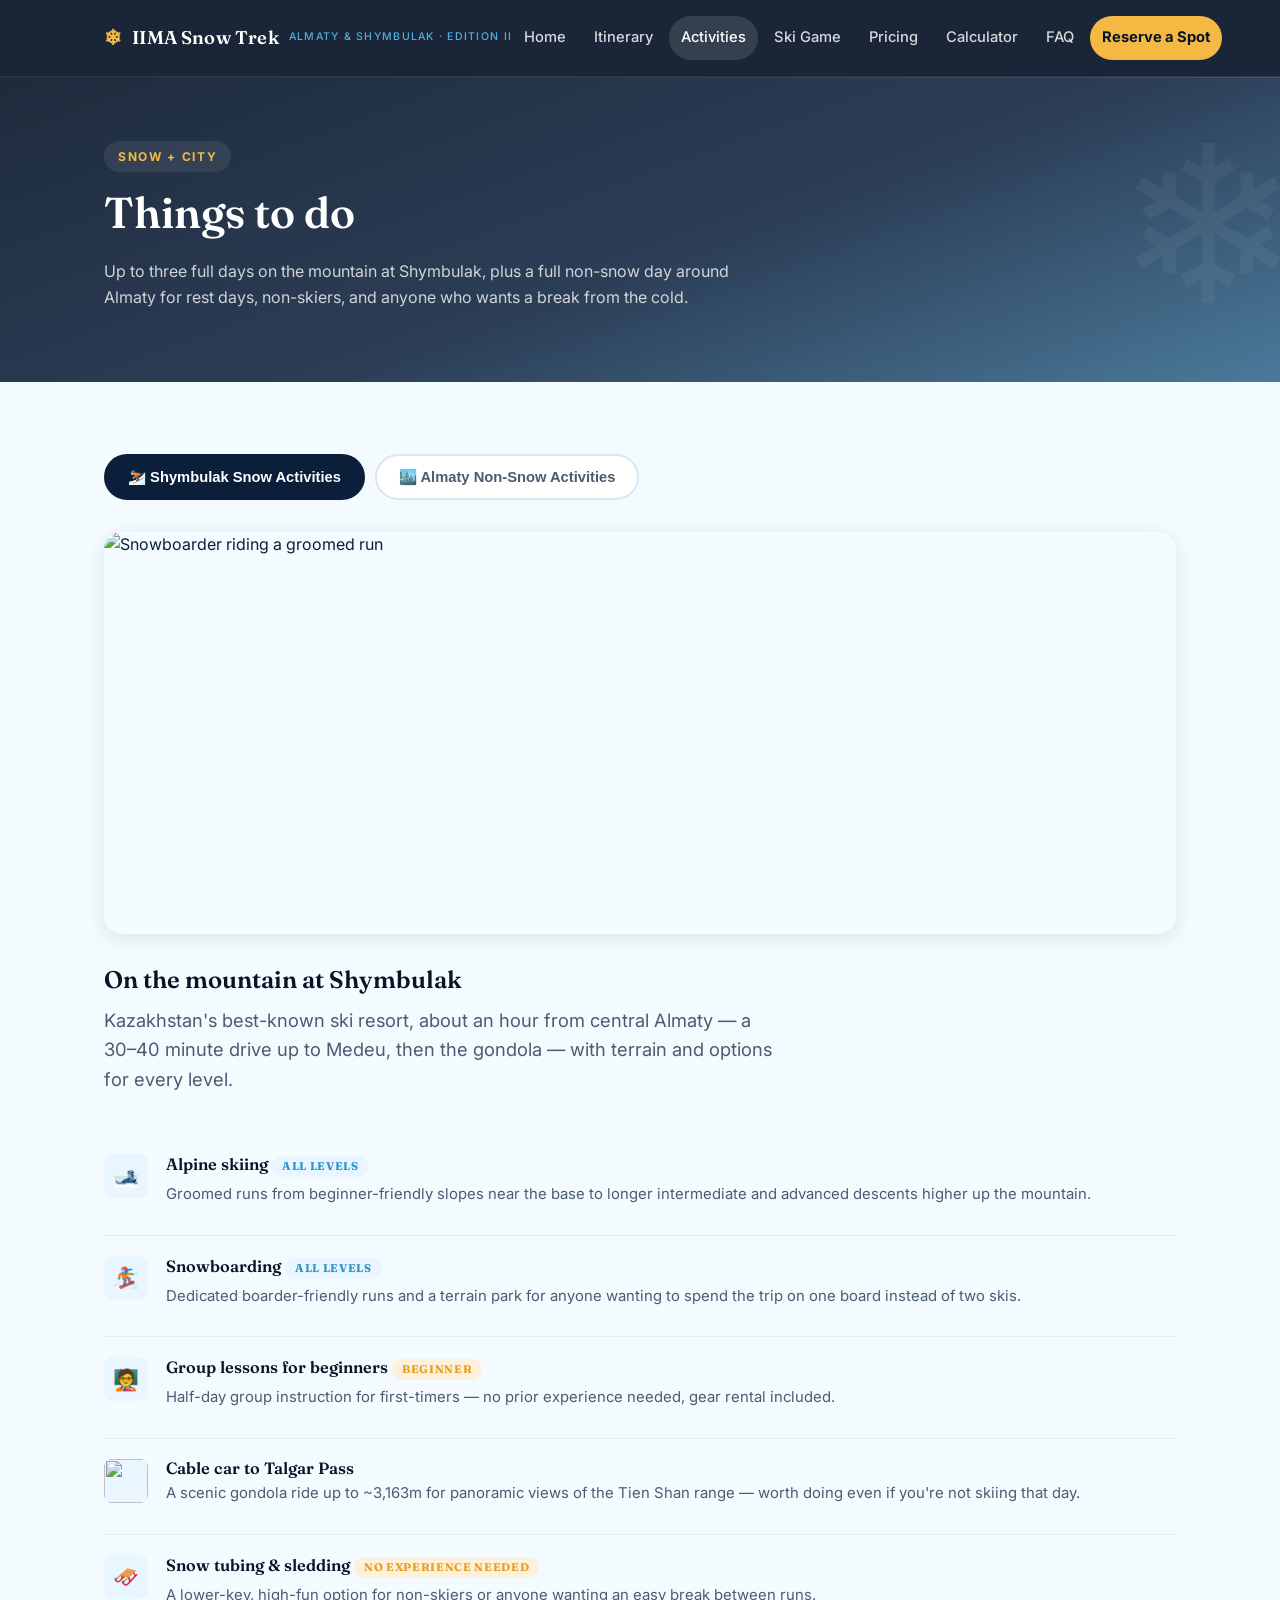
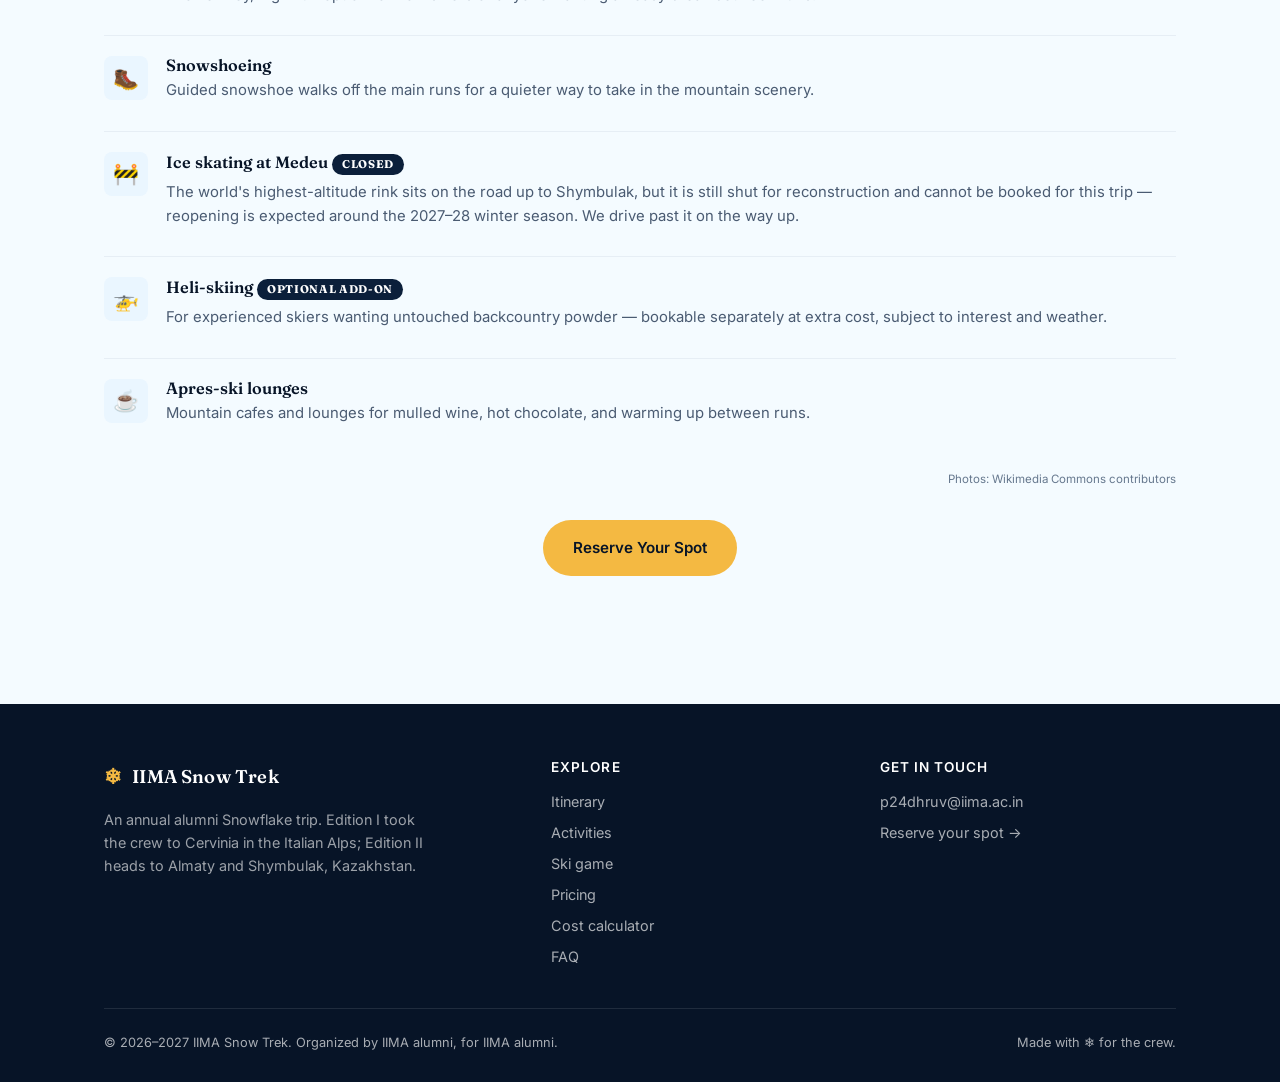
==== commit 0b2647cb: "Refresh trek prices: verified 21 Nov 2026 fares, dated hotel observations, conditional cancellation " ====
--- a/activities.html
+++ b/activities.html
@@ -51,7 +51,7 @@
       </div>
       <div class="section-head">
         <h2>On the mountain at Shymbulak</h2>
-        <p class="lede">Kazakhstan's best-known ski resort, ~25 minutes from central Almaty and reachable by gondola — with terrain and options for every level.</p>
+        <p class="lede">Kazakhstan's best-known ski resort, about an hour from central Almaty — a 30–40 minute drive up to Medeu, then the gondola — with terrain and options for every level.</p>
       </div>
 
       <div class="activity-row">
@@ -79,8 +79,8 @@
         <div><h4>Snowshoeing</h4><p>Guided snowshoe walks off the main runs for a quieter way to take in the mountain scenery.</p></div>
       </div>
       <div class="activity-row">
-        <div class="icon"><img src="https://commons.wikimedia.org/wiki/Special:FilePath/Medeu_Skating_Rink_in_Almaty_Kazakhstan.jpg" alt="" loading="lazy"></div>
-        <div><h4>Ice skating at Medeu</h4><p>The world's highest-altitude skating rink sits on the way up to Shymbulak — an easy add-on for an afternoon.</p></div>
+        <div class="icon">🚧</div>
+        <div><h4>Ice skating at Medeu <span class="tag navy">Closed</span></h4><p>The world's highest-altitude rink sits on the road up to Shymbulak, but it is still shut for reconstruction and cannot be booked for this trip — reopening is expected around the 2027–28 winter season. We drive past it on the way up.</p></div>
       </div>
       <div class="activity-row">
         <div class="icon">🚁</div>
--- a/css/style.css
+++ b/css/style.css
@@ -574,6 +574,54 @@
 .flight-table td.fare-local { font-weight: 600; color: var(--navy-950); }
 /* Secondary currency: present for reference, but clearly subordinate. */
 .flight-table td.fare-usd { color: var(--slate-500); font-size: 0.8rem; font-weight: 500; }
+/* Verification state of a fare. Colour is never the only cue — each pill
+   carries its own word — so this still reads in greyscale and for anyone
+   who cannot separate the hues. */
+.fare-ok, .fare-warn, .fare-hold {
+  display: inline-block;
+  padding: 3px 9px;
+  border-radius: 999px;
+  font-size: 0.72rem;
+  font-weight: 700;
+  letter-spacing: 0.04em;
+  text-transform: uppercase;
+  white-space: nowrap;
+}
+.fare-ok   { background: #dff3e8; color: #10663f; }
+.fare-warn { background: #fdefd2; color: #7a5200; }
+.fare-hold { background: #e8ecf2; color: #495b73; }
+
+/* Shown above the calculator total when the airfare is approximate or absent. */
+.calc-notice {
+  margin: 0 0 14px;
+  padding: 11px 14px;
+  border-radius: 10px;
+  border-left: 4px solid var(--gold-400);
+  background: #fdf6e6;
+  color: var(--navy-900);
+  font-size: 0.84rem;
+  line-height: 1.5;
+}
+
+/* Baggage exclusion, printed beside the fare so a total can never be read
+   as an all-in trip cost. */
+.flight-table td.fare-local .fare-bags {
+  display: block;
+  margin-top: 4px;
+  font-weight: 600;
+  font-size: 0.72rem;
+  letter-spacing: 0.02em;
+  color: #7a5200;
+}
+
+/* A fare quoted in its source currency, with the rupee conversion underneath. */
+.flight-table td.fare-local .fare-conv {
+  display: block;
+  font-weight: 500;
+  font-size: 0.8rem;
+  color: var(--slate-500);
+  margin-top: 2px;
+}
 
 .incl-excl { display: grid; grid-template-columns: 1fr 1fr; gap: 32px; margin-top: 48px; }
 @media (max-width: 700px) { .incl-excl { grid-template-columns: 1fr; } }
